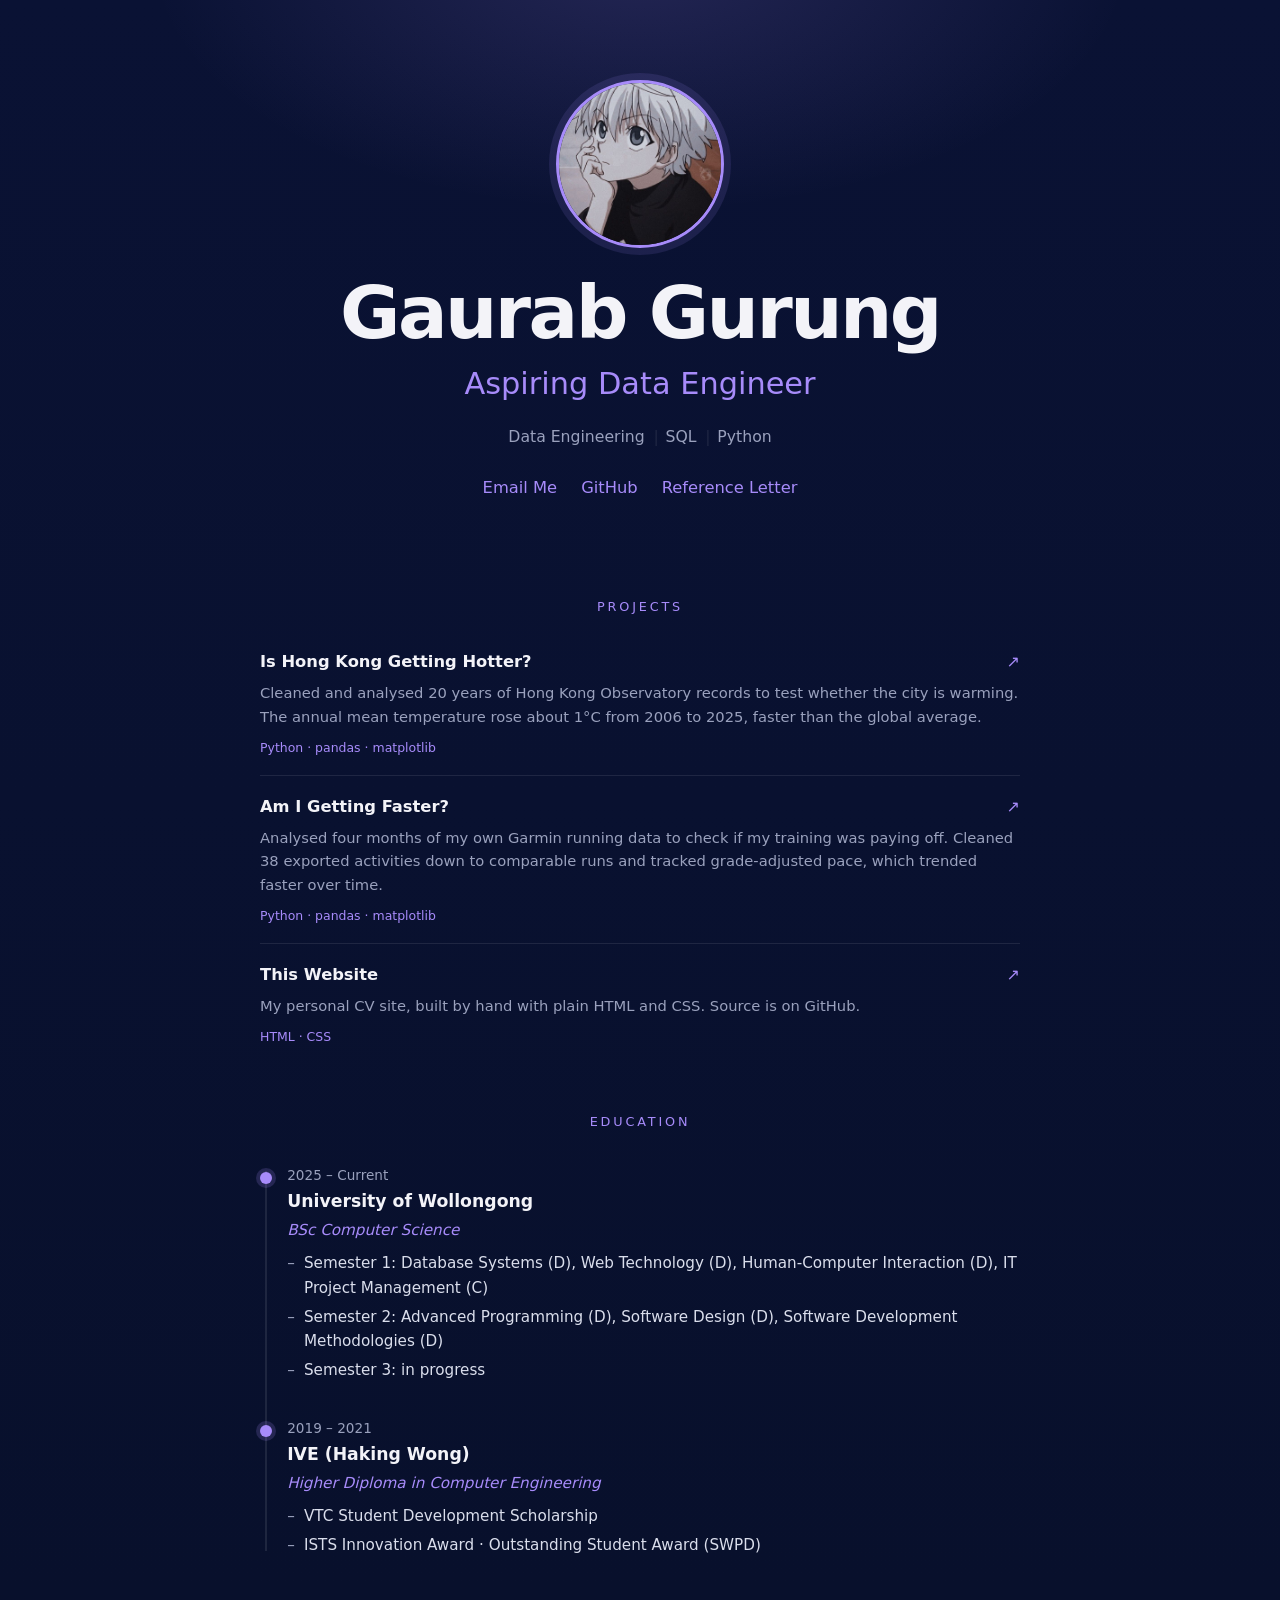
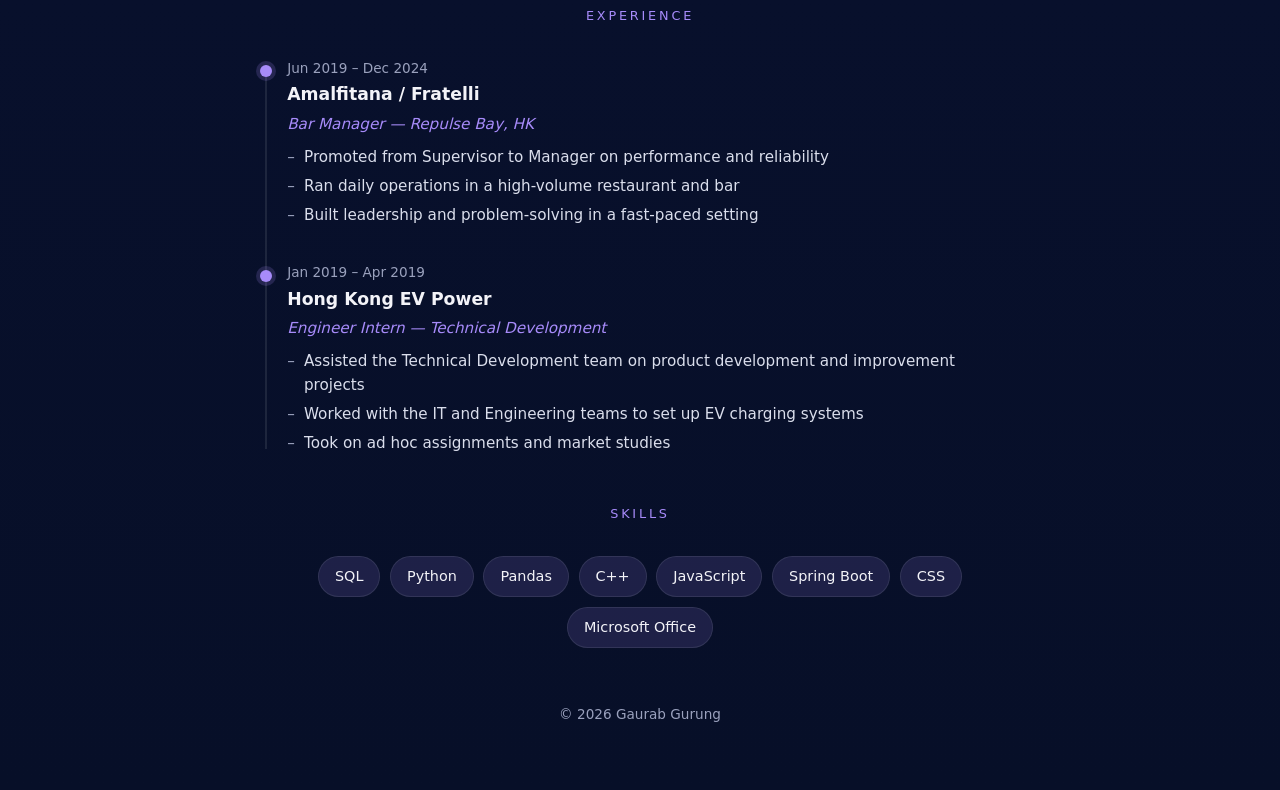
==== index.html @ aa5cb69a "Add Garmin running Analysis project" ====
<!DOCTYPE html>
<html lang="en">
<head>
<meta charset="UTF-8">
<meta name="viewport" content="width=device-width, initial-scale=1.0">
<title>Gaurab Gurung</title>
<style>
:root{
  --bg:#070f28;--bg2:#0a1234;--line:rgba(255,255,255,.09);
  --text:#f3f3f8;--muted:#9aa1bd;--accent:#a78bfa;--accent-soft:rgba(167,139,250,.14);
}
*{box-sizing:border-box;margin:0;padding:0}
html{scroll-behavior:smooth}
body{min-height:100vh;color:var(--text);line-height:1.6;
  font-family:"Trebuchet MS","Segoe UI",system-ui,sans-serif;
  background:radial-gradient(700px 360px at 50% -40px,rgba(167,139,250,.16),transparent 70%),linear-gradient(180deg,var(--bg2),var(--bg));
  padding:0 clamp(1.2rem,5vw,2rem) 4rem;}
.wrap{width:min(100%,760px);margin:0 auto}

.hero{text-align:center;padding:clamp(3rem,8vw,5rem) 0 3rem}
.hero img{width:clamp(130px,28vw,168px);aspect-ratio:1;object-fit:cover;border-radius:50%;
  border:3px solid var(--accent);box-shadow:0 0 0 7px rgba(167,139,250,.12)}
.hero h1{font-size:clamp(2.6rem,8vw,4.6rem);font-weight:700;letter-spacing:-.035em;margin-top:1.3rem;line-height:1}
.hero .role{color:var(--accent);font-size:clamp(1.2rem,3.6vw,1.9rem);margin-top:.6rem}
.tags{display:flex;flex-wrap:wrap;justify-content:center;gap:.4rem 1.3rem;margin-top:1rem;color:var(--muted);font-size:.98rem}
.tags li{list-style:none;position:relative}
.tags li+li::before{content:"|";position:absolute;left:-.75rem;color:var(--line)}
.links{display:flex;flex-wrap:wrap;justify-content:center;gap:1.5rem;margin-top:1.6rem}
.links a{color:var(--accent);text-decoration:none;font-size:1.02rem}
.links a:hover{text-decoration:underline;text-underline-offset:3px}

section{margin-top:3rem}
.label{font-size:.8rem;text-transform:uppercase;letter-spacing:.22em;color:var(--accent);text-align:center;margin-bottom:2rem}

.tl{position:relative;padding-left:1.7rem}
.tl::before{content:"";position:absolute;left:5px;top:.4rem;bottom:.4rem;width:2px;background:var(--line)}
.item{position:relative;padding-bottom:2.2rem}
.item:last-child{padding-bottom:0}
.item::before{content:"";position:absolute;left:-1.7rem;top:.45rem;width:12px;height:12px;border-radius:50%;background:var(--accent);box-shadow:0 0 0 4px rgba(167,139,250,.18)}
.item .date{color:var(--muted);font-size:.85rem}
.item h3{font-size:1.08rem;margin-top:.1rem}
.item .sub{color:var(--accent);font-style:italic;font-size:.95rem;margin-top:.15rem}
.item ul{list-style:none;margin-top:.55rem;display:grid;gap:.3rem}
.item ul li{padding-left:1.05rem;position:relative;color:#dadeec;font-size:.95rem}
.item ul li::before{content:"–";position:absolute;left:0;color:var(--muted)}

.proj{display:block;text-decoration:none;color:inherit;padding:1.1rem 0;transition:.16s}
.proj+.proj{border-top:1px solid var(--line)}
.proj:first-of-type{padding-top:0}
.proj .pt{display:flex;justify-content:space-between;align-items:baseline;gap:1rem}
.proj h3{font-size:1.02rem}.proj .arrow{color:var(--accent);transition:.16s}
.proj:hover h3{text-decoration:underline;text-underline-offset:3px}
.proj:hover .arrow{transform:translateX(3px)}
.proj p{color:var(--muted);font-size:.92rem;margin-top:.35rem}
.proj .stack{margin-top:.6rem;font-size:.78rem;color:var(--accent)}

.pills{display:flex;flex-wrap:wrap;gap:.6rem;justify-content:center}
.pills span{border:1px solid var(--line);background:var(--accent-soft);border-radius:999px;padding:.5rem 1rem;font-size:.9rem}
footer{text-align:center;color:var(--muted);font-size:.85rem;margin-top:3.5rem}
</style>
</head>
<body>
<div class="wrap">
  <header class="hero">
    <img src="template.jpeg" alt="Gaurab Gurung">
    <h1>Gaurab Gurung</h1>
    <p class="role">Aspiring Data Engineer</p>
    <ul class="tags"><li>Data Engineering</li><li>SQL</li><li>Python</li></ul>
    <div class="links">
      <a href="mailto:gg373@uowmail.edu.au">Email Me</a>
      <a href="https://github.com/GurungGaurab" target="_blank" rel="noreferrer">GitHub</a>
      <a href="IMG_1577.pdf" target="_blank" rel="noreferrer">Reference Letter</a>
    </div>
  </header>

  <section>
    <div class="label">Projects</div>
    <a class="proj" href="https://github.com/GurungGaurab/hk-weather" target="_blank" rel="noreferrer"><div class="pt"><h3>Is Hong Kong Getting Hotter?</h3><span class="arrow">↗</span></div><p>Cleaned and analysed 20 years of Hong Kong Observatory records to test whether the city is warming. The annual mean temperature rose about 1°C from 2006 to 2025, faster than the global average.</p><div class="stack">Python · pandas · matplotlib</div></a>
    <a class="proj" href="https://github.com/GurungGaurab/Garmin_Data_Unfinished" target="_blank" rel="noreferrer"><div class="pt"><h3>Am I Getting Faster?</h3><span class="arrow">↗</span></div><p>Analysed four months of my own Garmin running data to check if my training was paying off. Cleaned 38 exported activities down to comparable runs and tracked grade-adjusted pace, which trended faster over time.</p><div class="stack">Python · pandas · matplotlib</div></a>
    <a class="proj" href="https://github.com/GurungGaurab/CurriculumVitae" target="_blank" rel="noreferrer"><div class="pt"><h3>This Website</h3><span class="arrow">↗</span></div><p>My personal CV site, built by hand with plain HTML and CSS. Source is on GitHub.</p><div class="stack">HTML · CSS</div></a>
  </section>

  <section>
    <div class="label">Education</div>
    <div class="tl">
      <div class="item">
        <p class="date">2025 – Current</p>
        <h3>University of Wollongong</h3>
        <p class="sub">BSc Computer Science</p>
        <ul><li>Semester 1: Database Systems (D), Web Technology (D), Human-Computer Interaction (D), IT Project Management (C)</li><li>Semester 2: Advanced Programming (D), Software Design (D), Software Development Methodologies (D)</li><li>Semester 3: in progress</li></ul>
      </div>
      <div class="item">
        <p class="date">2019 – 2021</p>
        <h3>IVE (Haking Wong)</h3>
        <p class="sub">Higher Diploma in Computer Engineering</p>
        <ul><li>VTC Student Development Scholarship</li><li>ISTS Innovation Award · Outstanding Student Award (SWPD)</li></ul>
      </div>
    </div>
  </section>

  <section>
    <div class="label">Experience</div>
    <div class="tl">
      <div class="item">
        <p class="date">Jun 2019 – Dec 2024</p>
        <h3>Amalfitana / Fratelli</h3>
        <p class="sub">Bar Manager — Repulse Bay, HK</p>
        <ul><li>Promoted from Supervisor to Manager on performance and reliability</li><li>Ran daily operations in a high-volume restaurant and bar</li><li>Built leadership and problem-solving in a fast-paced setting</li></ul>
      </div>
      <div class="item">
        <p class="date">Jan 2019 – Apr 2019</p>
        <h3>Hong Kong EV Power</h3>
        <p class="sub">Engineer Intern — Technical Development</p>
        <ul><li>Assisted the Technical Development team on product development and improvement projects</li><li>Worked with the IT and Engineering teams to set up EV charging systems</li><li>Took on ad hoc assignments and market studies</li></ul>
      </div>
    </div>
  </section>

  <section>
    <div class="label">Skills</div>
    <div class="pills"><span>SQL</span><span>Python</span><span>Pandas</span><span>C++</span><span>JavaScript</span><span>Spring Boot</span><span>CSS</span><span>Microsoft Office</span></div>
  </section>

  <footer>© 2026 Gaurab Gurung</footer>
</div>
</body>
</html>
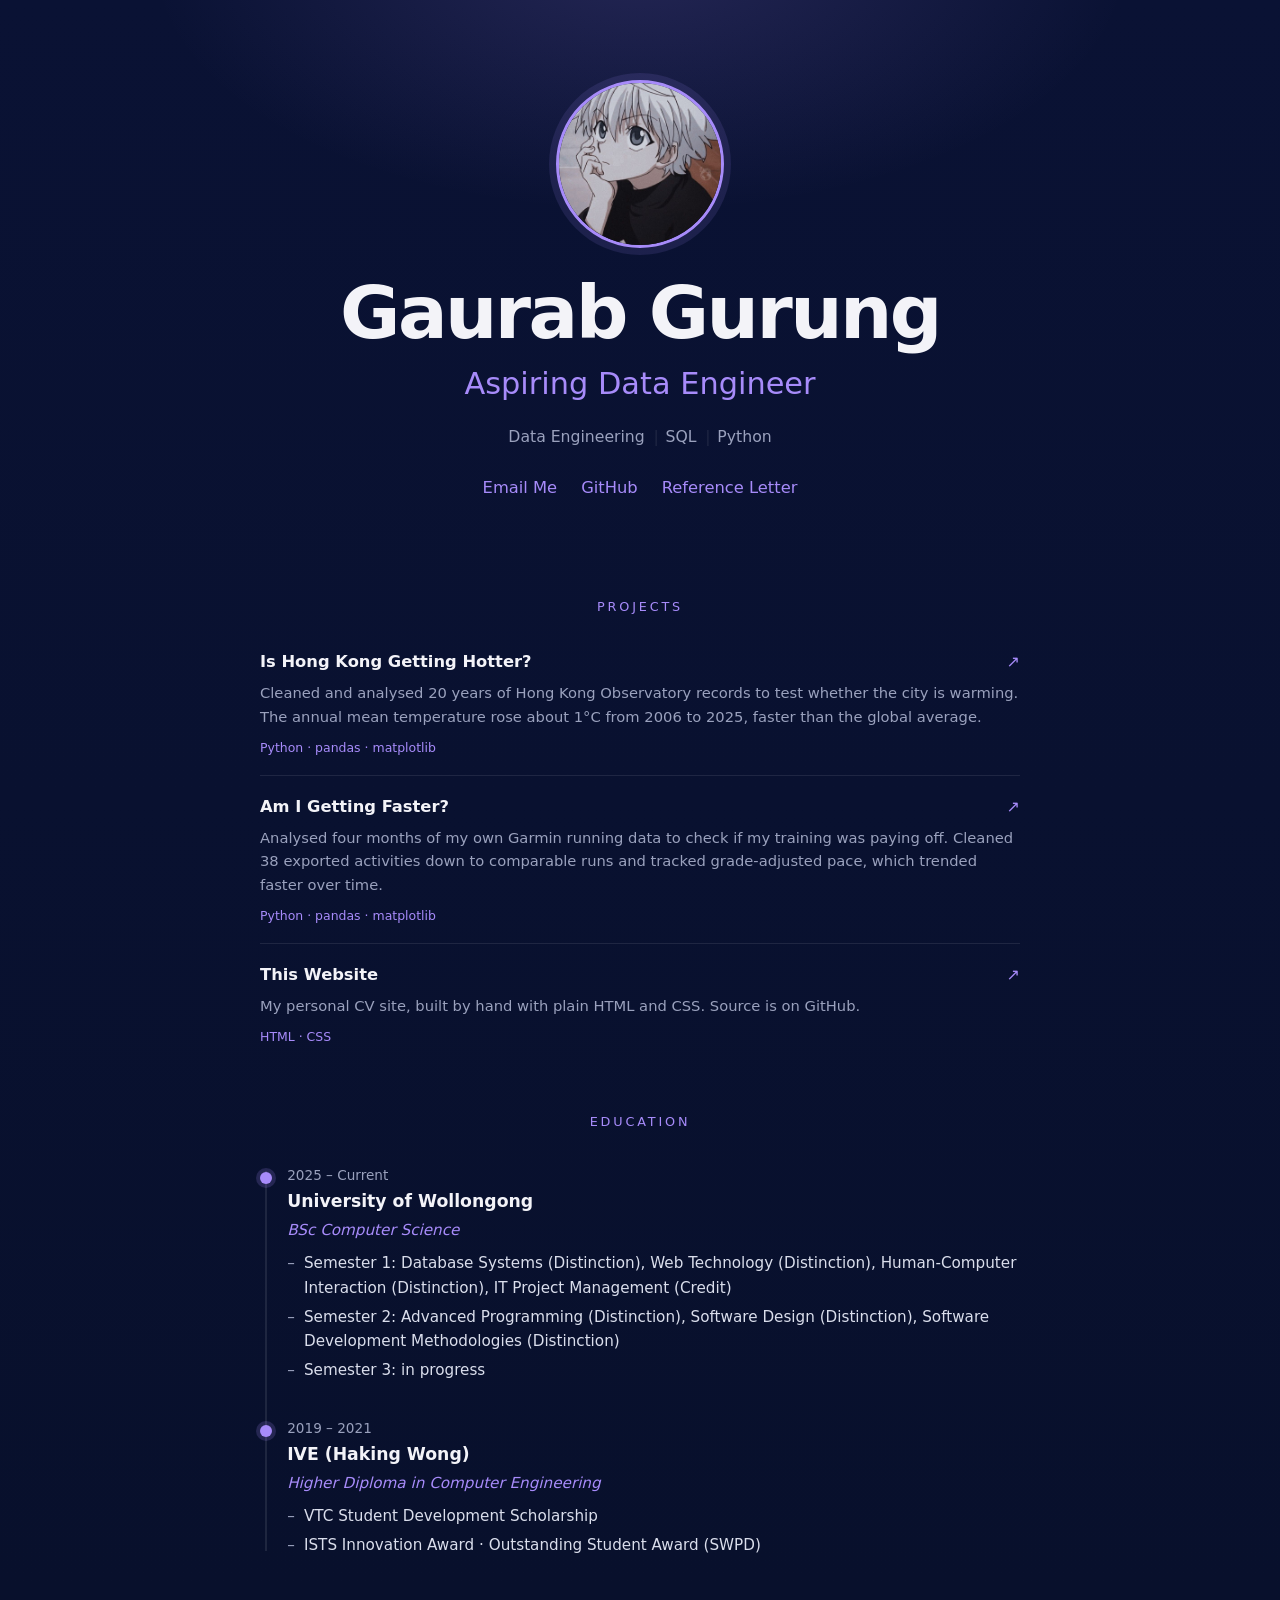
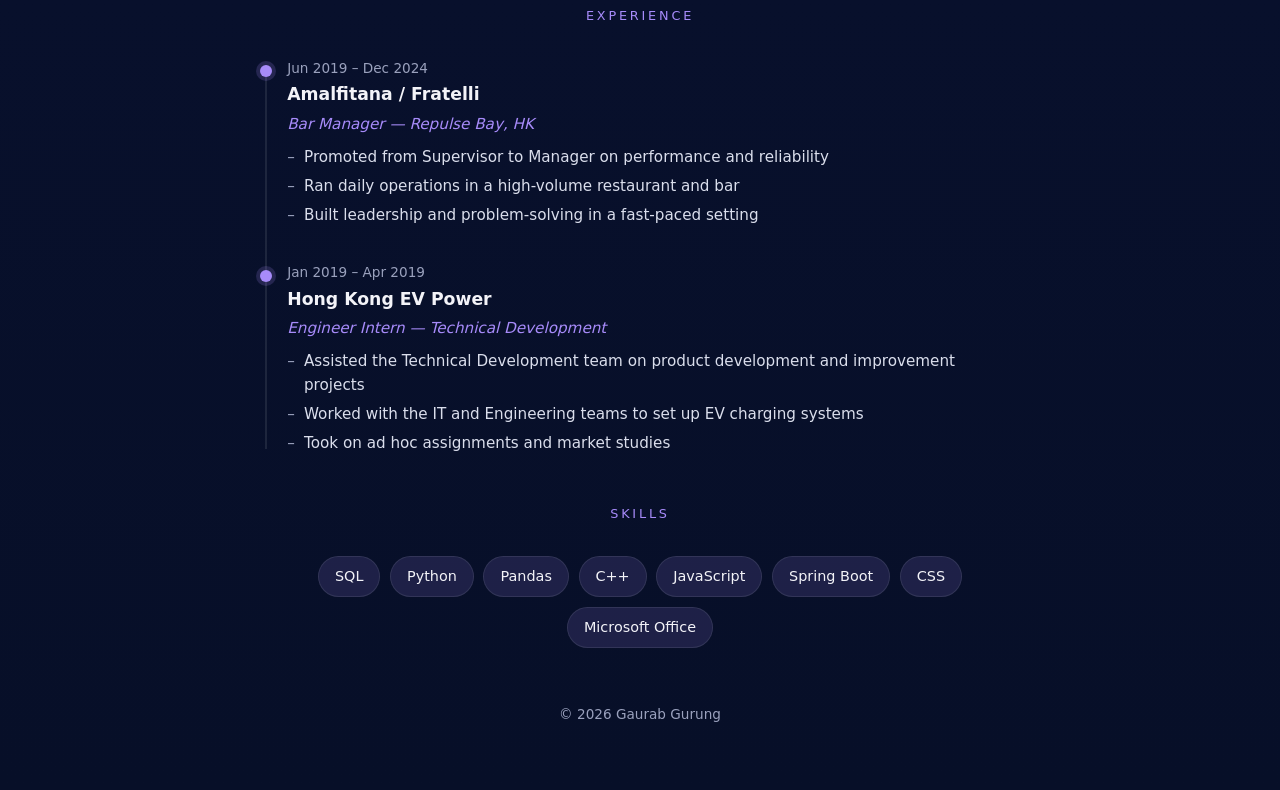
==== commit 5aaab24b: "Spell out Grade in education section" ====
--- a/index.html
+++ b/index.html
@@ -87,7 +87,7 @@
         <p class="date">2025 – Current</p>
         <h3>University of Wollongong</h3>
         <p class="sub">BSc Computer Science</p>
-        <ul><li>Semester 1: Database Systems (D), Web Technology (D), Human-Computer Interaction (D), IT Project Management (C)</li><li>Semester 2: Advanced Programming (D), Software Design (D), Software Development Methodologies (D)</li><li>Semester 3: in progress</li></ul>
+        <ul><li>Semester 1: Database Systems (Distinction), Web Technology (Distinction), Human-Computer Interaction (Distinction), IT Project Management (Credit)</li><li>Semester 2: Advanced Programming (Distinction), Software Design (Distinction), Software Development Methodologies (Distinction)</li><li>Semester 3: in progress</li></ul>
       </div>
       <div class="item">
         <p class="date">2019 – 2021</p>
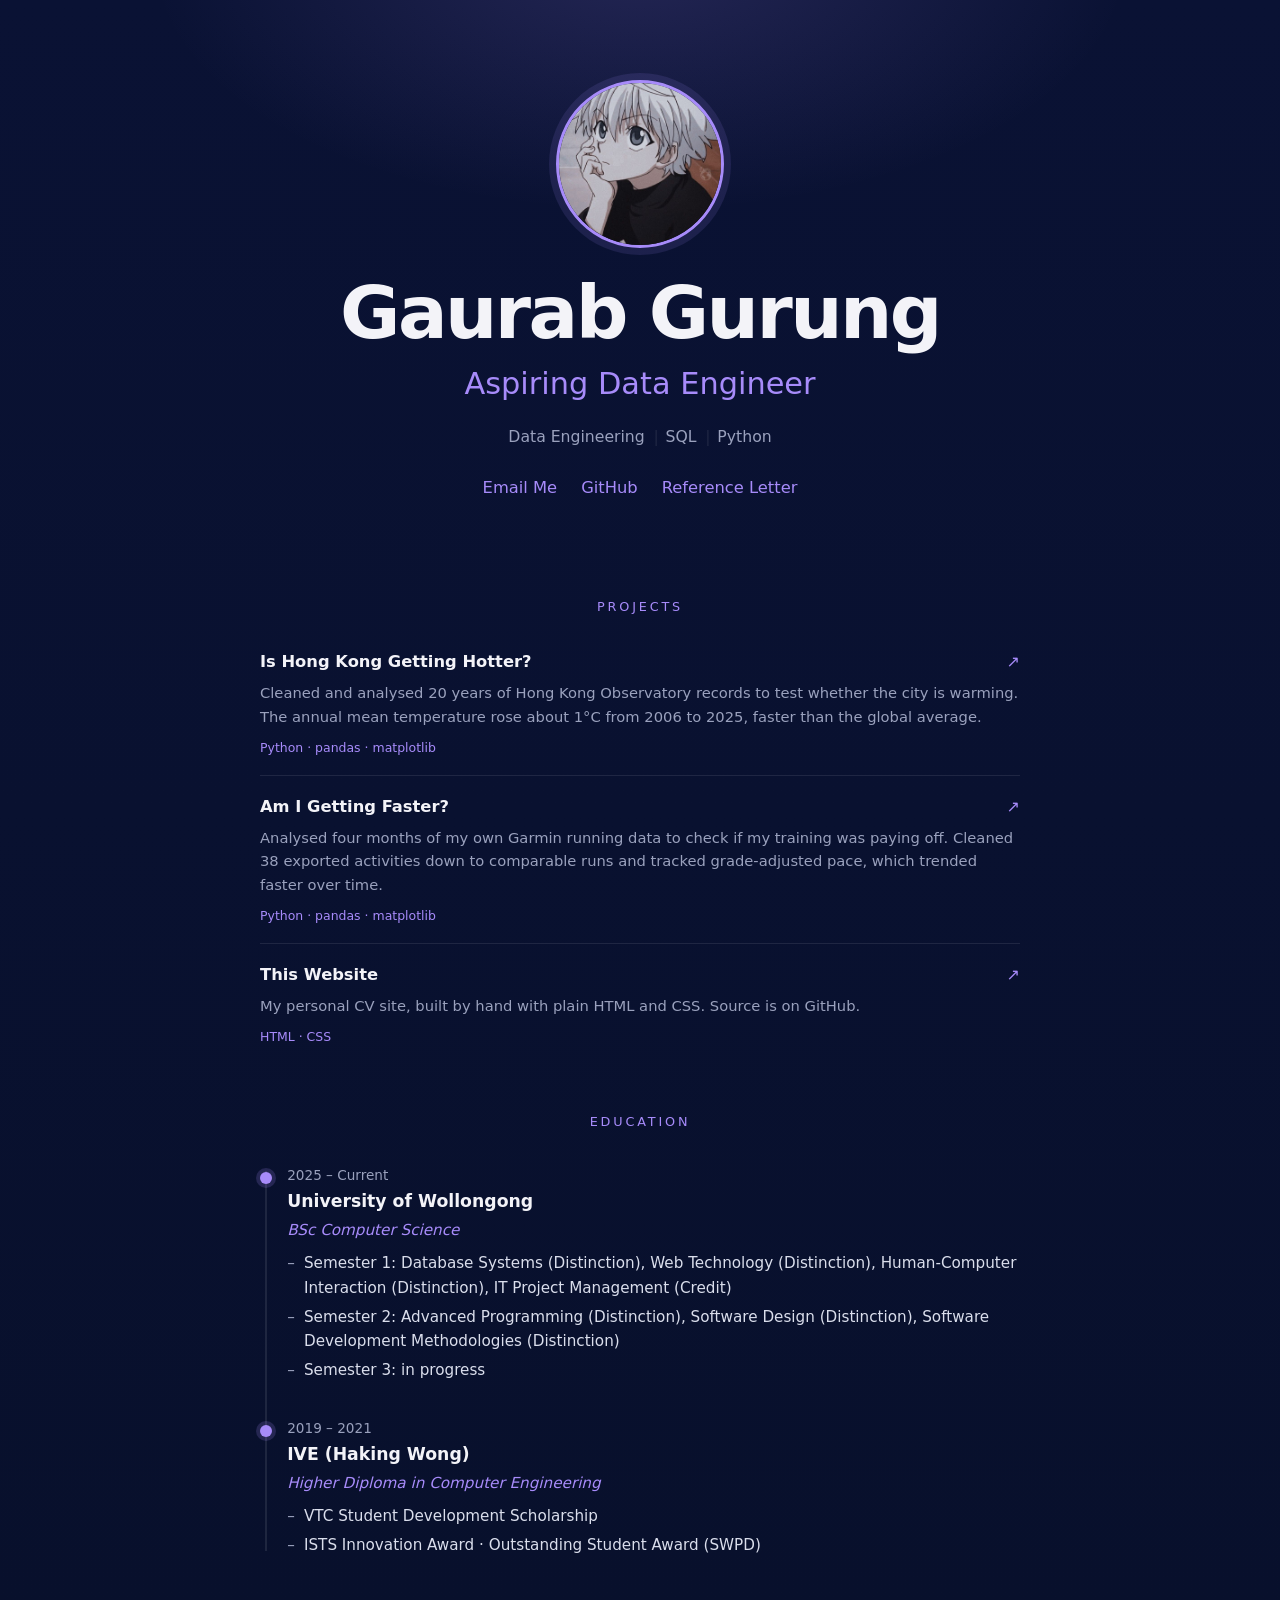
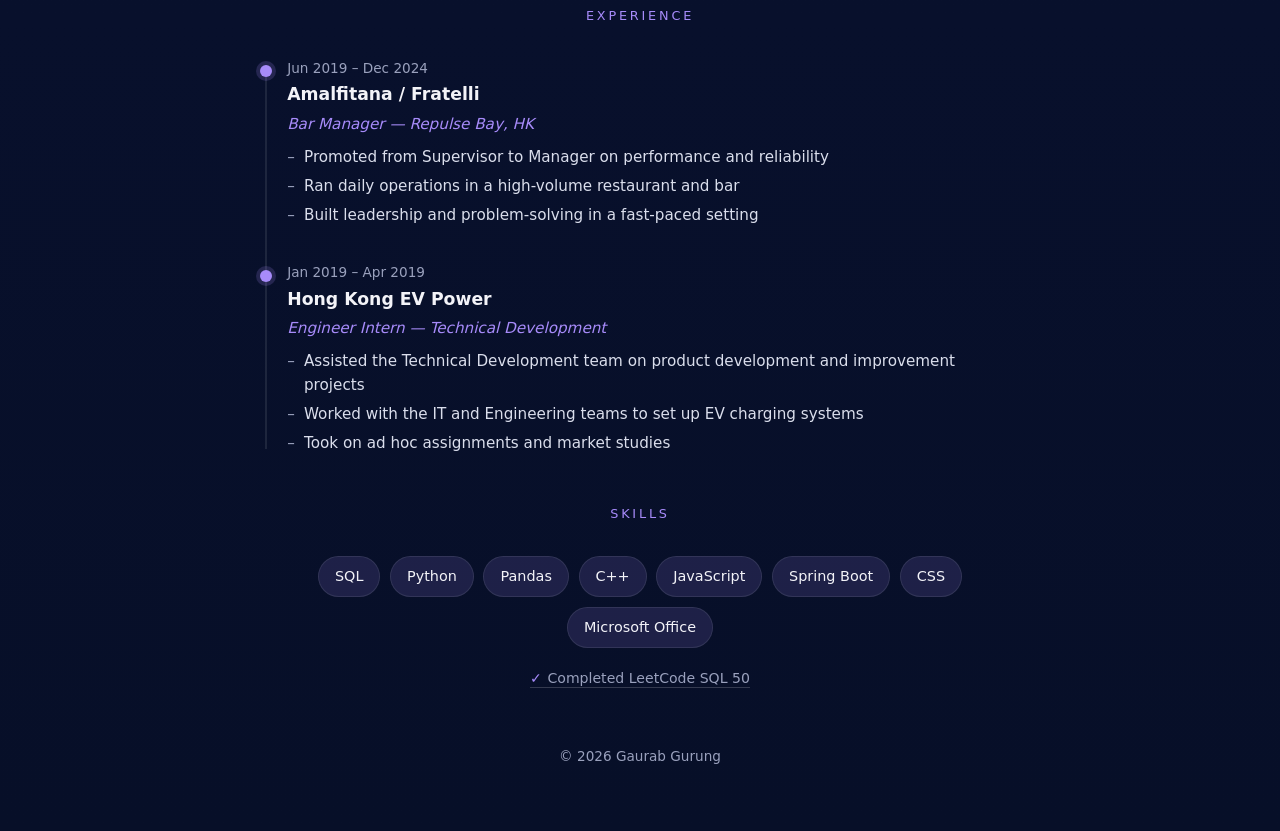
==== commit f41990a4: "Add LeetCode SQL 50 achievement to skills" ====
--- a/index.html
+++ b/index.html
@@ -56,6 +56,10 @@
 
 .pills{display:flex;flex-wrap:wrap;gap:.6rem;justify-content:center}
 .pills span{border:1px solid var(--line);background:var(--accent-soft);border-radius:999px;padding:.5rem 1rem;font-size:.9rem}
+.achievement{text-align:center;margin-top:1.2rem;font-size:.88rem}
+.achievement a{color:var(--muted);text-decoration:none;border-bottom:1px solid rgba(255,255,255,.18);padding-bottom:1px}
+.achievement a:hover{color:var(--text);border-color:var(--accent)}
+.achievement .tick{color:var(--accent);margin-right:.35rem}
 footer{text-align:center;color:var(--muted);font-size:.85rem;margin-top:3.5rem}
 </style>
 </head>
@@ -76,7 +80,7 @@
   <section>
     <div class="label">Projects</div>
     <a class="proj" href="https://github.com/GurungGaurab/hk-weather" target="_blank" rel="noreferrer"><div class="pt"><h3>Is Hong Kong Getting Hotter?</h3><span class="arrow">↗</span></div><p>Cleaned and analysed 20 years of Hong Kong Observatory records to test whether the city is warming. The annual mean temperature rose about 1°C from 2006 to 2025, faster than the global average.</p><div class="stack">Python · pandas · matplotlib</div></a>
-    <a class="proj" href="https://github.com/GurungGaurab/Garmin_Data_Unfinished" target="_blank" rel="noreferrer"><div class="pt"><h3>Am I Getting Faster?</h3><span class="arrow">↗</span></div><p>Analysed four months of my own Garmin running data to check if my training was paying off. Cleaned 38 exported activities down to comparable runs and tracked grade-adjusted pace, which trended faster over time.</p><div class="stack">Python · pandas · matplotlib</div></a>
+    <a class="proj" href="https://github.com/GurungGaurab/running_pace_analysis" target="_blank" rel="noreferrer"><div class="pt"><h3>Am I Getting Faster?</h3><span class="arrow">↗</span></div><p>Analysed four months of my own Garmin running data to check if my training was paying off. Cleaned 38 exported activities down to comparable runs and tracked grade-adjusted pace, which trended faster over time.</p><div class="stack">Python · pandas · matplotlib</div></a>
     <a class="proj" href="https://github.com/GurungGaurab/CurriculumVitae" target="_blank" rel="noreferrer"><div class="pt"><h3>This Website</h3><span class="arrow">↗</span></div><p>My personal CV site, built by hand with plain HTML and CSS. Source is on GitHub.</p><div class="stack">HTML · CSS</div></a>
   </section>
 
@@ -119,6 +123,7 @@
   <section>
     <div class="label">Skills</div>
     <div class="pills"><span>SQL</span><span>Python</span><span>Pandas</span><span>C++</span><span>JavaScript</span><span>Spring Boot</span><span>CSS</span><span>Microsoft Office</span></div>
+    <p class="achievement"><a href="https://leetcode.com/u/GaurabGurung/" target="_blank" rel="noreferrer"><span class="tick">✓</span>Completed LeetCode SQL 50</a></p>
   </section>
 
   <footer>© 2026 Gaurab Gurung</footer>
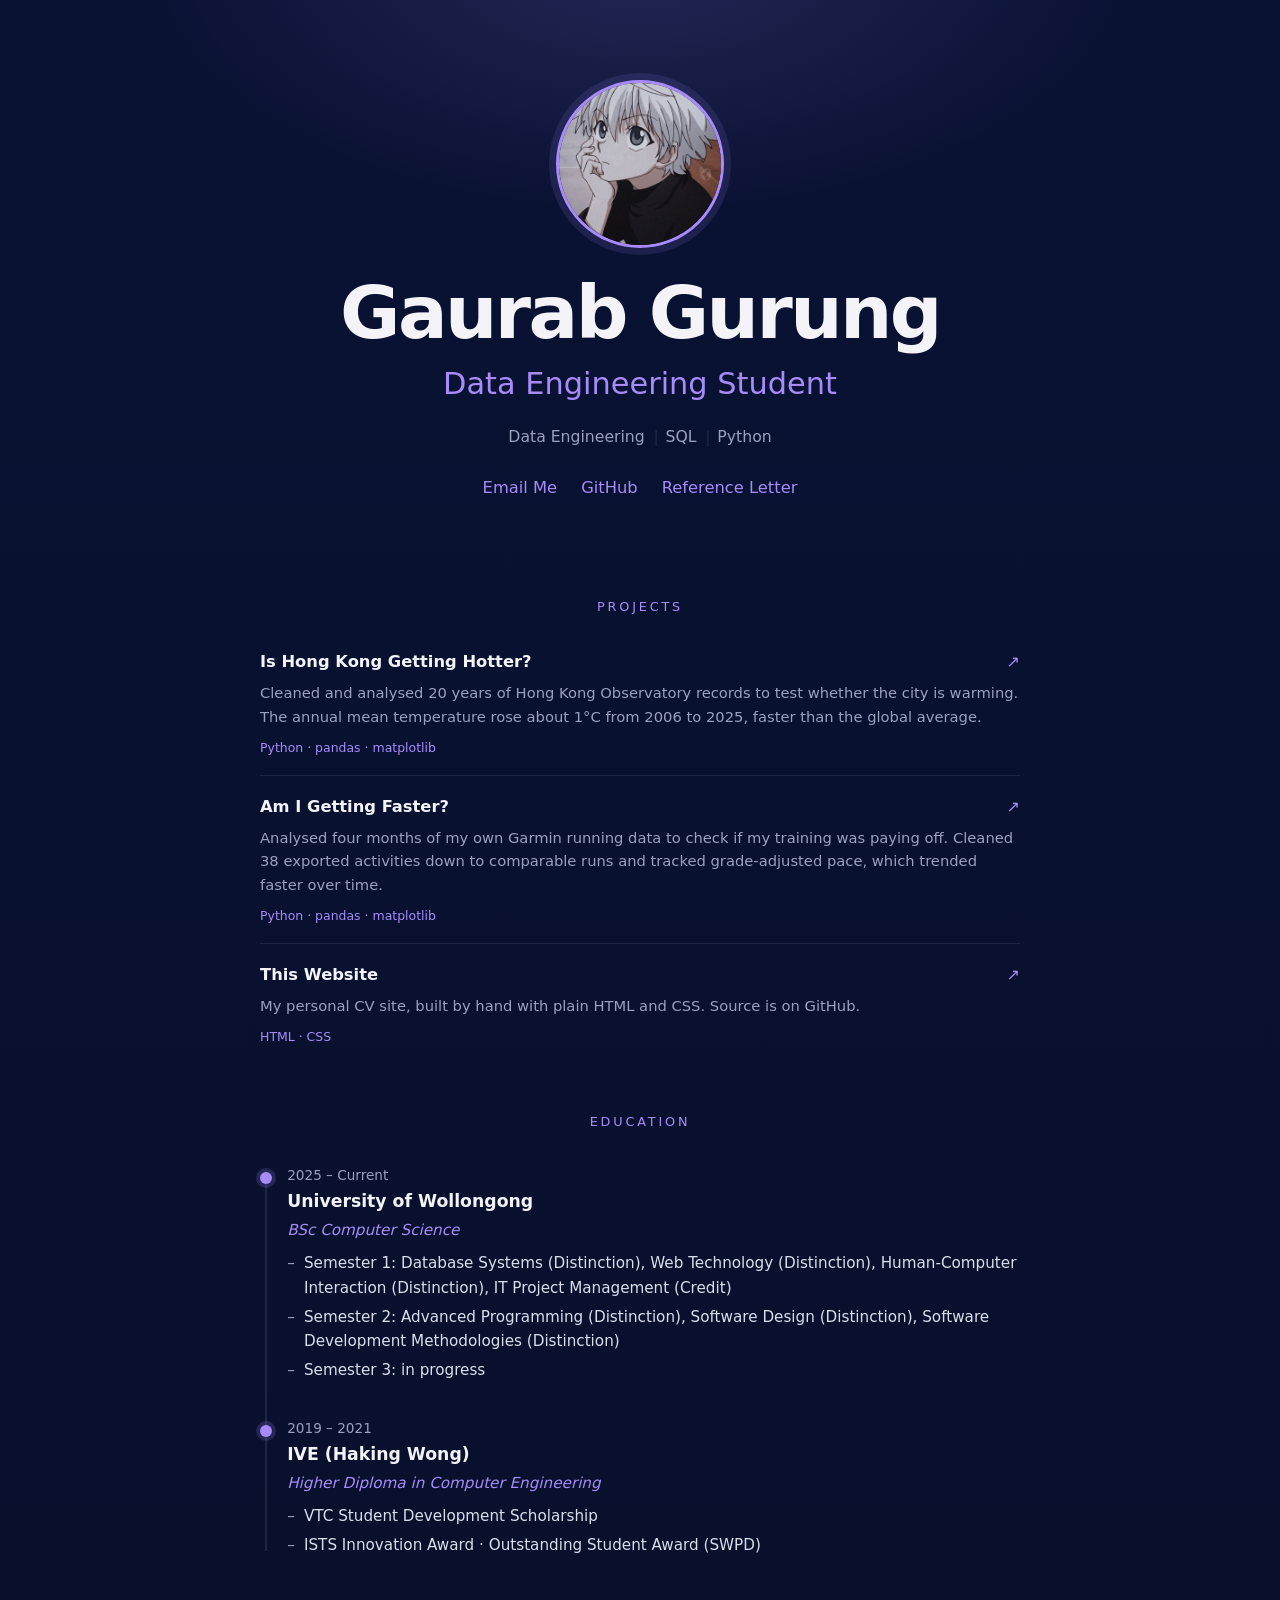
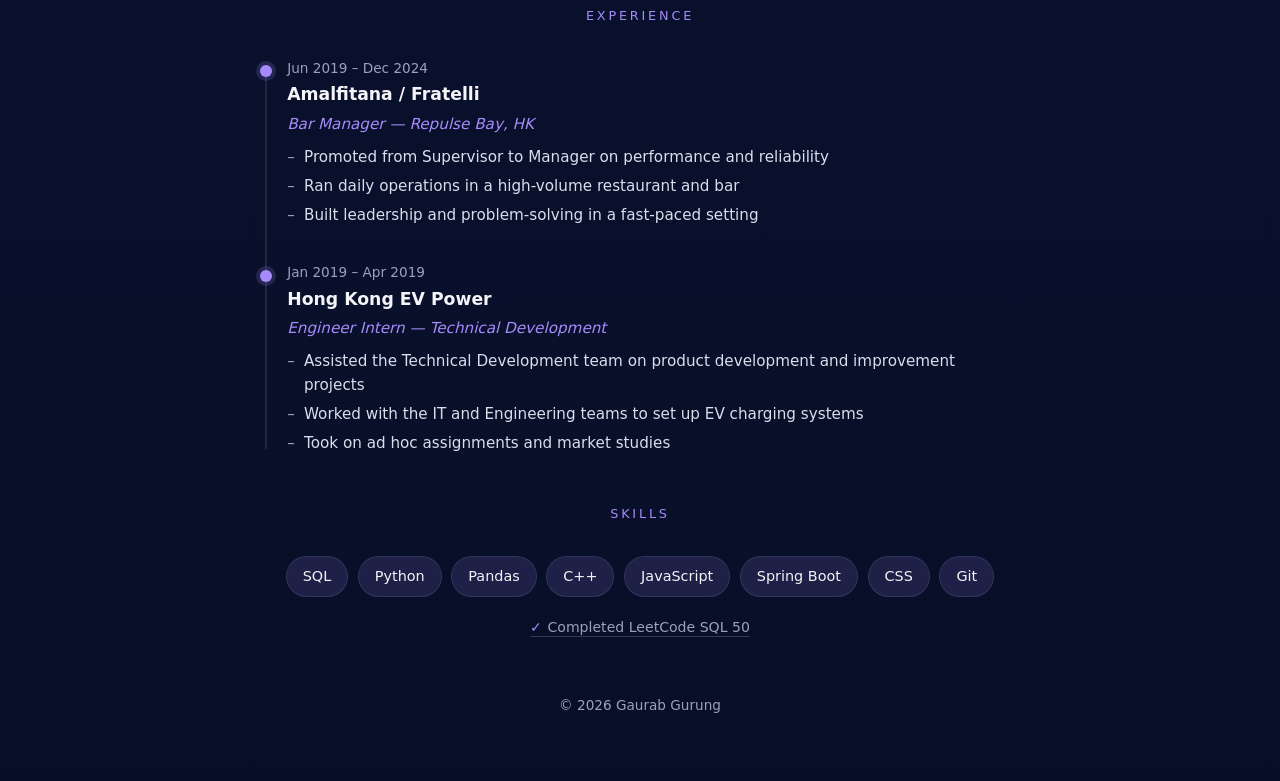
==== commit 3d05b0b6: "Rename assets, update role and skills, add SEO meta tags and favicon" ====
--- a/index.html
+++ b/index.html
@@ -3,7 +3,14 @@
 <head>
 <meta charset="UTF-8">
 <meta name="viewport" content="width=device-width, initial-scale=1.0">
-<title>Gaurab Gurung</title>
+<title>Gaurab Gurung — Data Engineering Student</title>
+<meta name="description" content="Gaurab Gurung — Computer Science student at the University of Wollongong focused on data engineering. Projects in Python, pandas, and SQL.">
+<link rel="icon" href="data:image/svg+xml,%3Csvg xmlns='http://www.w3.org/2000/svg' viewBox='0 0 100 100'%3E%3Crect width='100' height='100' rx='20' fill='%23070f28'/%3E%3Ctext x='50' y='68' font-size='52' font-family='sans-serif' font-weight='700' fill='%23a78bfa' text-anchor='middle'%3EG%3C/text%3E%3C/svg%3E">
+<meta property="og:title" content="Gaurab Gurung — Data Engineering Student">
+<meta property="og:description" content="Computer Science student at the University of Wollongong focused on data engineering. Projects in Python, pandas, and SQL.">
+<meta property="og:image" content="https://hiregarry.com/gaurab.jpg">
+<meta property="og:url" content="https://hiregarry.com">
+<meta property="og:type" content="website">
 <style>
 :root{
   --bg:#070f28;--bg2:#0a1234;--line:rgba(255,255,255,.09);
@@ -12,7 +19,7 @@
 *{box-sizing:border-box;margin:0;padding:0}
 html{scroll-behavior:smooth}
 body{min-height:100vh;color:var(--text);line-height:1.6;
-  font-family:"Trebuchet MS","Segoe UI",system-ui,sans-serif;
+  font-family:system-ui,"Segoe UI",-apple-system,sans-serif;
   background:radial-gradient(700px 360px at 50% -40px,rgba(167,139,250,.16),transparent 70%),linear-gradient(180deg,var(--bg2),var(--bg));
   padding:0 clamp(1.2rem,5vw,2rem) 4rem;}
 .wrap{width:min(100%,760px);margin:0 auto}
@@ -66,14 +73,14 @@
 <body>
 <div class="wrap">
   <header class="hero">
-    <img src="template.jpeg" alt="Gaurab Gurung">
+    <img src="gaurab.jpg" alt="Gaurab Gurung">
     <h1>Gaurab Gurung</h1>
-    <p class="role">Aspiring Data Engineer</p>
+    <p class="role">Data Engineering Student</p>
     <ul class="tags"><li>Data Engineering</li><li>SQL</li><li>Python</li></ul>
     <div class="links">
       <a href="mailto:gg373@uowmail.edu.au">Email Me</a>
       <a href="https://github.com/GurungGaurab" target="_blank" rel="noreferrer">GitHub</a>
-      <a href="IMG_1577.pdf" target="_blank" rel="noreferrer">Reference Letter</a>
+      <a href="reference-letter.pdf" target="_blank" rel="noreferrer">Reference Letter</a>
     </div>
   </header>
 
@@ -122,7 +129,7 @@
 
   <section>
     <div class="label">Skills</div>
-    <div class="pills"><span>SQL</span><span>Python</span><span>Pandas</span><span>C++</span><span>JavaScript</span><span>Spring Boot</span><span>CSS</span><span>Microsoft Office</span></div>
+    <div class="pills"><span>SQL</span><span>Python</span><span>Pandas</span><span>C++</span><span>JavaScript</span><span>Spring Boot</span><span>CSS</span><span>Git</span></div>
     <p class="achievement"><a href="https://leetcode.com/u/GaurabGurung/" target="_blank" rel="noreferrer"><span class="tick">✓</span>Completed LeetCode SQL 50</a></p>
   </section>
 
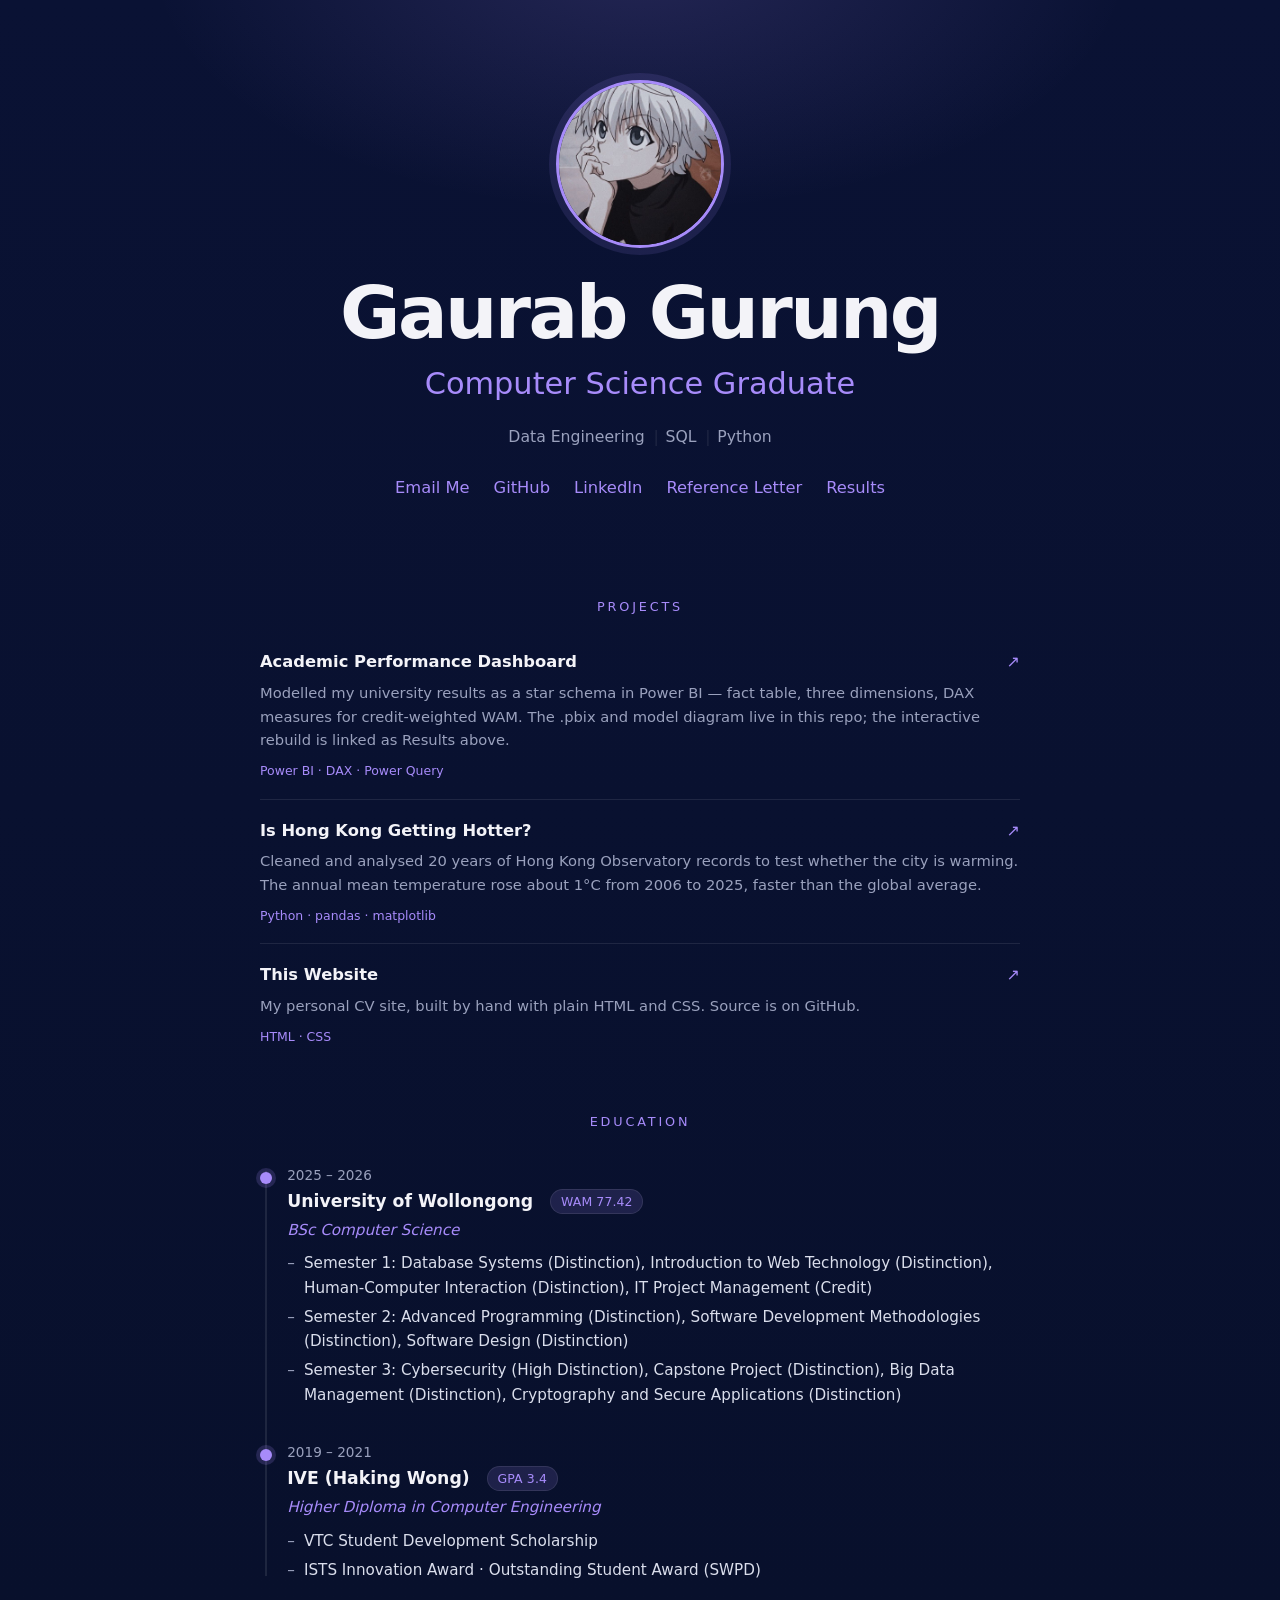
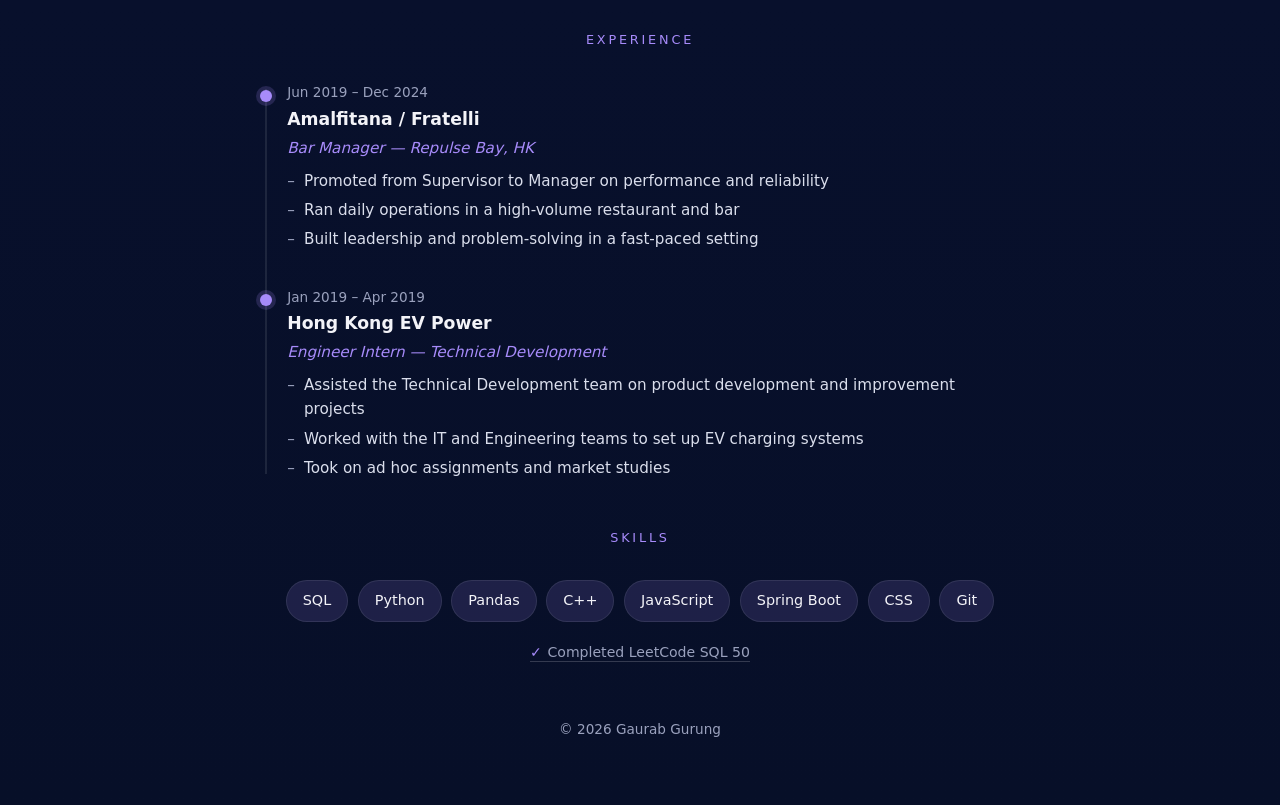
==== commit 56900e65: "Update profile to graduate and link the dashboard Change the role to Computer Science Graduate acros" ====
--- a/index.html
+++ b/index.html
@@ -3,11 +3,11 @@
 <head>
 <meta charset="UTF-8">
 <meta name="viewport" content="width=device-width, initial-scale=1.0">
-<title>Gaurab Gurung — Data Engineering Student</title>
-<meta name="description" content="Gaurab Gurung — Computer Science student at the University of Wollongong focused on data engineering. Projects in Python, pandas, and SQL.">
+<title>Gaurab Gurung — Computer Science Graduate</title>
+<meta name="description" content="Gaurab Gurung — Computer Science graduate from the University of Wollongong focused on data engineering. Projects in Python, pandas, and SQL.">
 <link rel="icon" href="data:image/svg+xml,%3Csvg xmlns='http://www.w3.org/2000/svg' viewBox='0 0 100 100'%3E%3Crect width='100' height='100' rx='20' fill='%23070f28'/%3E%3Ctext x='50' y='68' font-size='52' font-family='sans-serif' font-weight='700' fill='%23a78bfa' text-anchor='middle'%3EG%3C/text%3E%3C/svg%3E">
-<meta property="og:title" content="Gaurab Gurung — Data Engineering Student">
-<meta property="og:description" content="Computer Science student at the University of Wollongong focused on data engineering. Projects in Python, pandas, and SQL.">
+<meta property="og:title" content="Gaurab Gurung — Computer Science Graduate">
+<meta property="og:description" content="Computer Science graduate from the University of Wollongong focused on data engineering. Projects in Python, pandas, and SQL.">
 <meta property="og:image" content="https://hiregarry.com/gaurab.jpg">
 <meta property="og:url" content="https://hiregarry.com">
 <meta property="og:type" content="website">
@@ -46,6 +46,7 @@
 .item::before{content:"";position:absolute;left:-1.7rem;top:.45rem;width:12px;height:12px;border-radius:50%;background:var(--accent);box-shadow:0 0 0 4px rgba(167,139,250,.18)}
 .item .date{color:var(--muted);font-size:.85rem}
 .item h3{font-size:1.08rem;margin-top:.1rem}
+.item h3 .metric{display:inline-block;margin-left:.7rem;padding:.08rem .6rem;border-radius:999px;border:1px solid var(--line);background:var(--accent-soft);color:var(--accent);font-size:.78rem;font-weight:500;letter-spacing:.01em;vertical-align:.14em;white-space:nowrap}
 .item .sub{color:var(--accent);font-style:italic;font-size:.95rem;margin-top:.15rem}
 .item ul{list-style:none;margin-top:.55rem;display:grid;gap:.3rem}
 .item ul li{padding-left:1.05rem;position:relative;color:#dadeec;font-size:.95rem}
@@ -75,19 +76,21 @@
   <header class="hero">
     <img src="gaurab.jpg" alt="Gaurab Gurung">
     <h1>Gaurab Gurung</h1>
-    <p class="role">Data Engineering Student</p>
+    <p class="role">Computer Science Graduate</p>
     <ul class="tags"><li>Data Engineering</li><li>SQL</li><li>Python</li></ul>
     <div class="links">
       <a href="mailto:gg373@uowmail.edu.au">Email Me</a>
       <a href="https://github.com/GurungGaurab" target="_blank" rel="noreferrer">GitHub</a>
+      <a href="https://www.linkedin.com/in/gaurab-gurung-24590b163/" target="_blank" rel="noreferrer">LinkedIn</a>
       <a href="reference-letter.pdf" target="_blank" rel="noreferrer">Reference Letter</a>
+      <a href="dashboard.html">Results</a>
     </div>
   </header>
 
   <section>
     <div class="label">Projects</div>
+    <a class="proj" href="https://github.com/GurungGaurab/UOW_Grade" target="_blank" rel="noreferrer"><div class="pt"><h3>Academic Performance Dashboard</h3><span class="arrow">↗</span></div><p>Modelled my university results as a star schema in Power BI — fact table, three dimensions, DAX measures for credit-weighted WAM. The .pbix and model diagram live in this repo; the interactive rebuild is linked as Results above.</p><div class="stack">Power BI · DAX · Power Query</div></a>
     <a class="proj" href="https://github.com/GurungGaurab/hk-weather" target="_blank" rel="noreferrer"><div class="pt"><h3>Is Hong Kong Getting Hotter?</h3><span class="arrow">↗</span></div><p>Cleaned and analysed 20 years of Hong Kong Observatory records to test whether the city is warming. The annual mean temperature rose about 1°C from 2006 to 2025, faster than the global average.</p><div class="stack">Python · pandas · matplotlib</div></a>
-    <a class="proj" href="https://github.com/GurungGaurab/running_pace_analysis" target="_blank" rel="noreferrer"><div class="pt"><h3>Am I Getting Faster?</h3><span class="arrow">↗</span></div><p>Analysed four months of my own Garmin running data to check if my training was paying off. Cleaned 38 exported activities down to comparable runs and tracked grade-adjusted pace, which trended faster over time.</p><div class="stack">Python · pandas · matplotlib</div></a>
     <a class="proj" href="https://github.com/GurungGaurab/CurriculumVitae" target="_blank" rel="noreferrer"><div class="pt"><h3>This Website</h3><span class="arrow">↗</span></div><p>My personal CV site, built by hand with plain HTML and CSS. Source is on GitHub.</p><div class="stack">HTML · CSS</div></a>
   </section>
 
@@ -95,14 +98,14 @@
     <div class="label">Education</div>
     <div class="tl">
       <div class="item">
-        <p class="date">2025 – Current</p>
-        <h3>University of Wollongong</h3>
+        <p class="date">2025 – 2026</p>
+        <h3>University of Wollongong <span class="metric">WAM 77.42</span></h3>
         <p class="sub">BSc Computer Science</p>
-        <ul><li>Semester 1: Database Systems (Distinction), Web Technology (Distinction), Human-Computer Interaction (Distinction), IT Project Management (Credit)</li><li>Semester 2: Advanced Programming (Distinction), Software Design (Distinction), Software Development Methodologies (Distinction)</li><li>Semester 3: in progress</li></ul>
+        <ul><li>Semester 1: Database Systems (Distinction), Introduction to Web Technology (Distinction), Human-Computer Interaction (Distinction), IT Project Management (Credit)</li><li>Semester 2: Advanced Programming (Distinction), Software Development Methodologies (Distinction), Software Design (Distinction)</li><li>Semester 3: Cybersecurity (High Distinction), Capstone Project (Distinction), Big Data Management (Distinction), Cryptography and Secure Applications (Distinction)</li></ul>
       </div>
       <div class="item">
         <p class="date">2019 – 2021</p>
-        <h3>IVE (Haking Wong)</h3>
+        <h3>IVE (Haking Wong) <span class="metric">GPA 3.4</span></h3>
         <p class="sub">Higher Diploma in Computer Engineering</p>
         <ul><li>VTC Student Development Scholarship</li><li>ISTS Innovation Award · Outstanding Student Award (SWPD)</li></ul>
       </div>
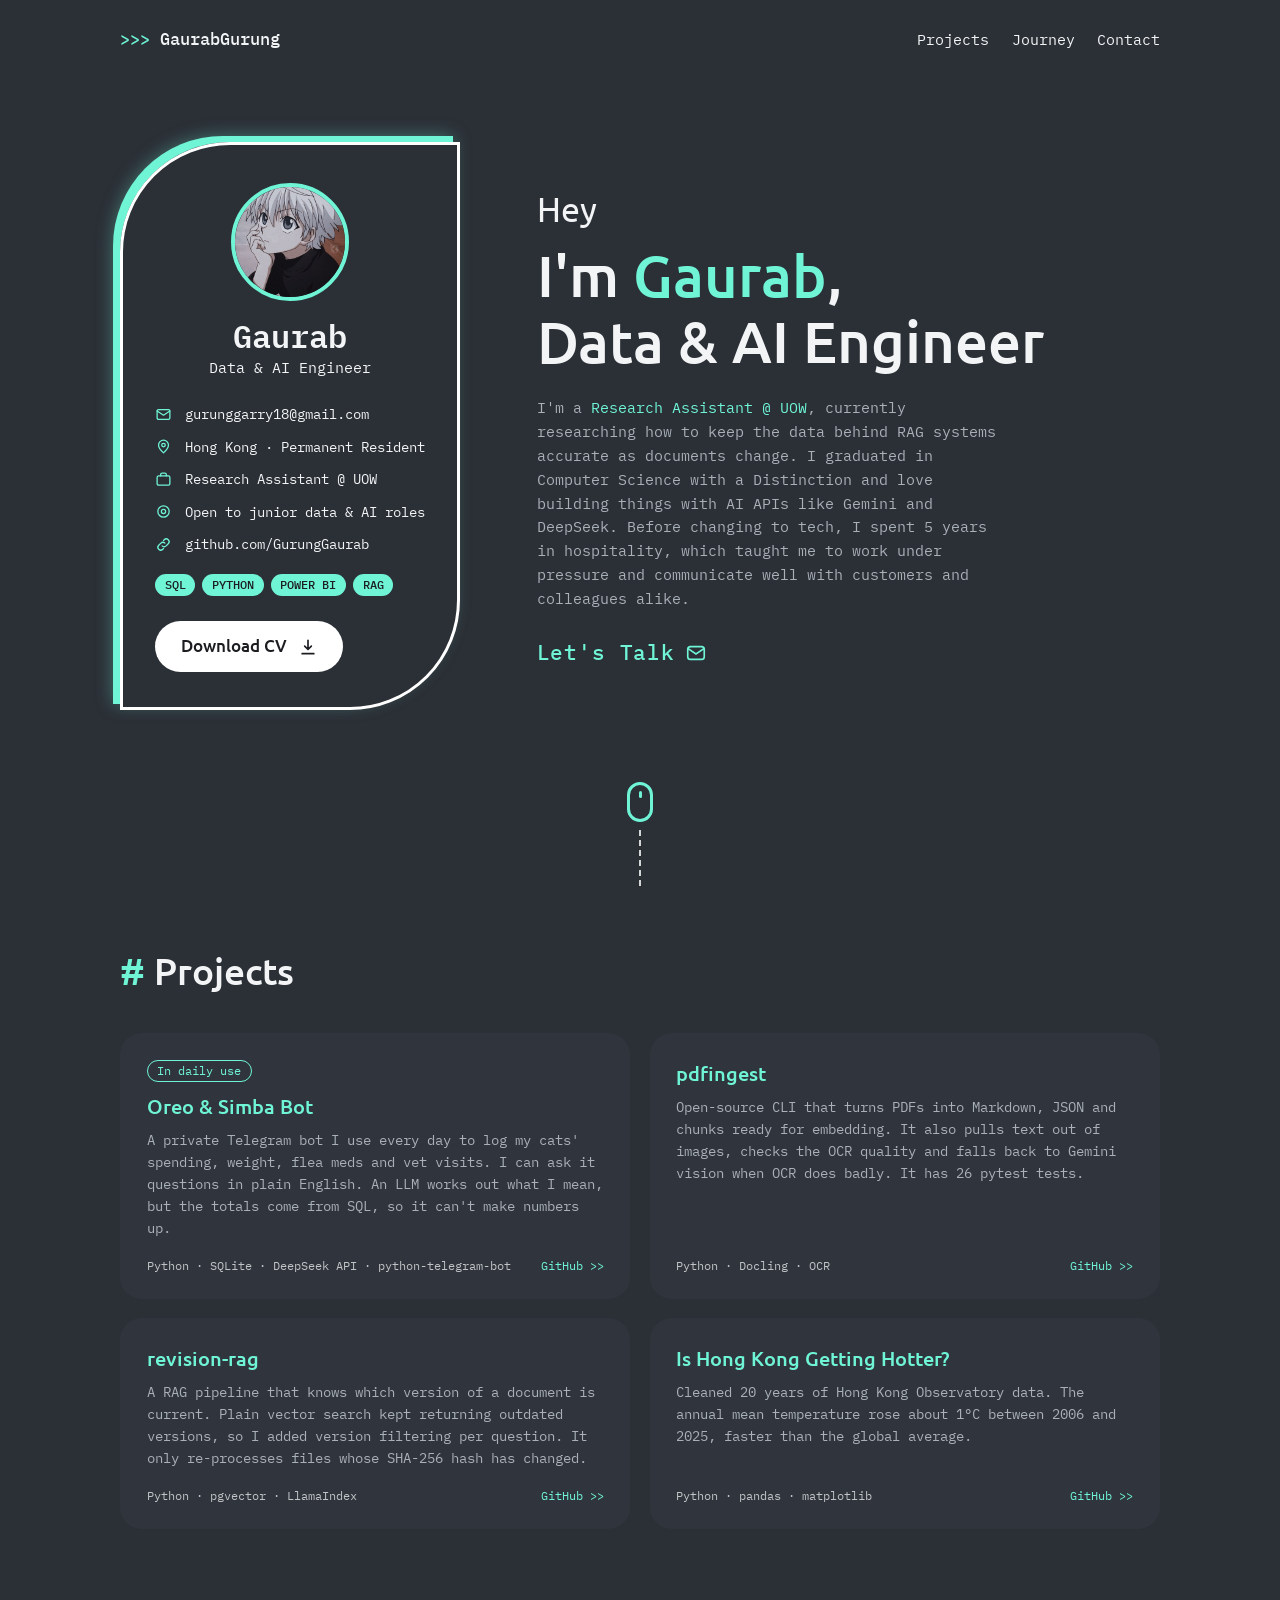
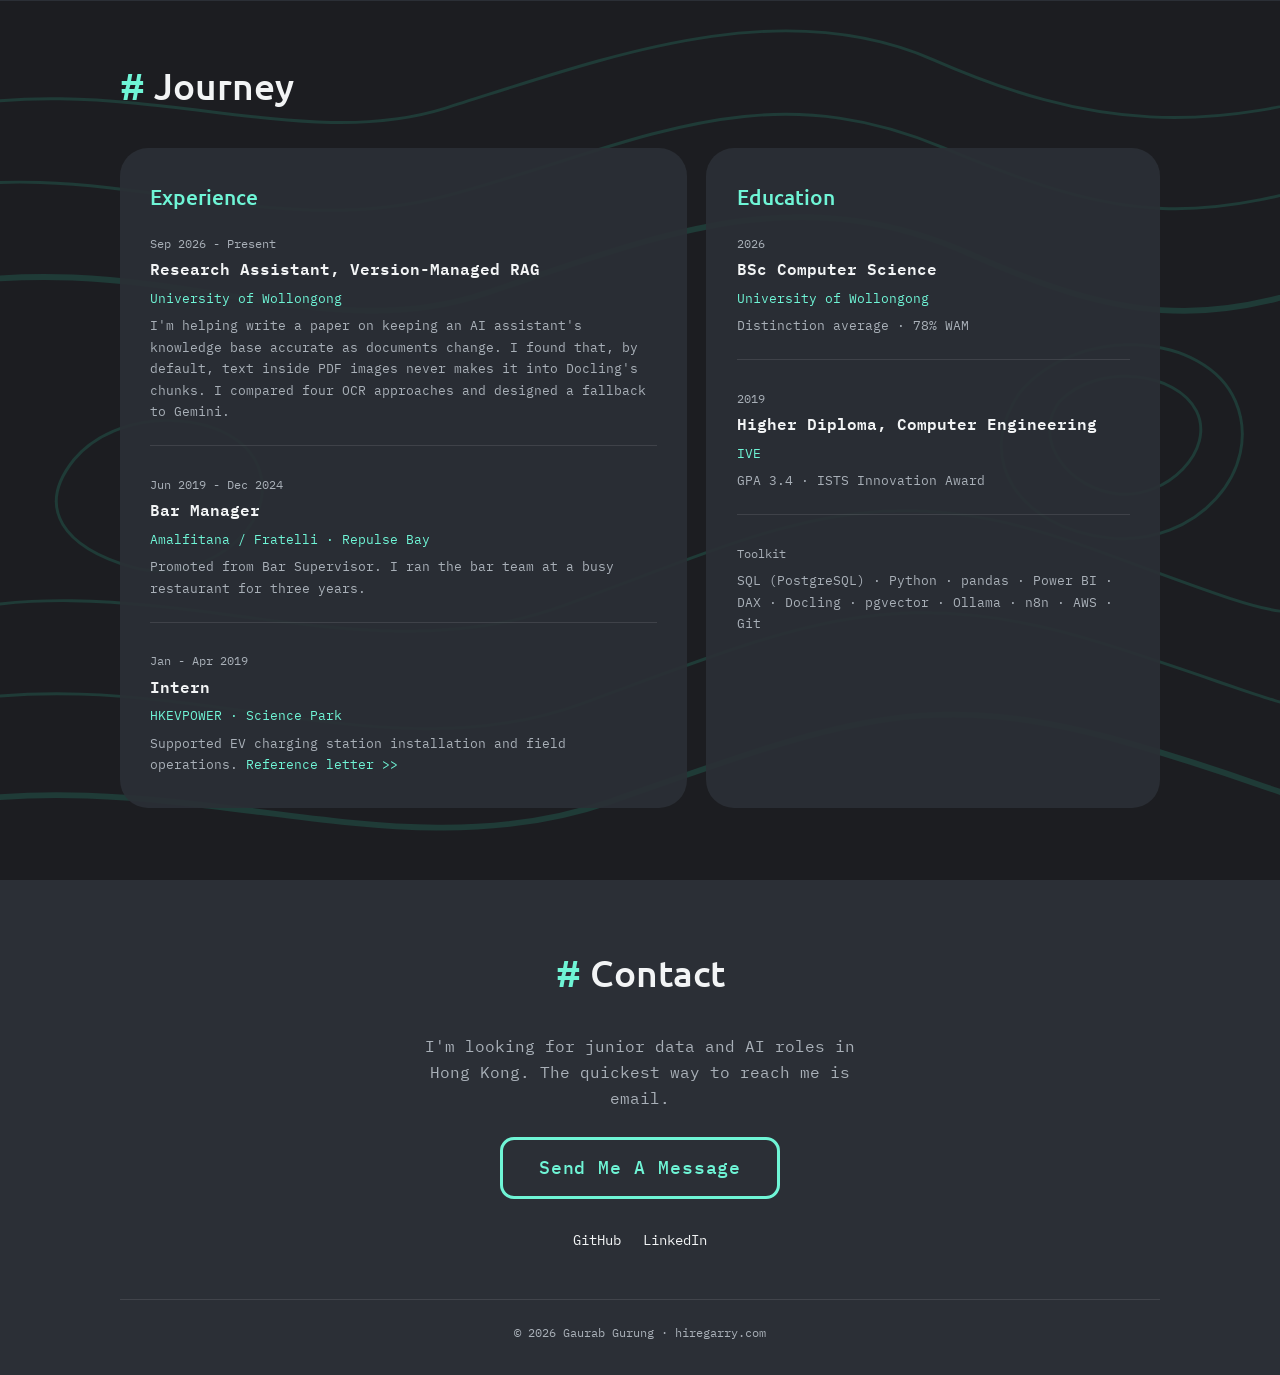
==== commit 88a0a0b3: "Redesign site, add Oreo & Simba Bot, remove dashboard" ====
--- a/index.html
+++ b/index.html
@@ -3,140 +3,267 @@
 <head>
 <meta charset="UTF-8">
 <meta name="viewport" content="width=device-width, initial-scale=1.0">
-<title>Gaurab Gurung — Computer Science Graduate</title>
-<meta name="description" content="Gaurab Gurung — Computer Science graduate from the University of Wollongong focused on data engineering. Projects in Python, pandas, and SQL.">
-<link rel="icon" href="data:image/svg+xml,%3Csvg xmlns='http://www.w3.org/2000/svg' viewBox='0 0 100 100'%3E%3Crect width='100' height='100' rx='20' fill='%23070f28'/%3E%3Ctext x='50' y='68' font-size='52' font-family='sans-serif' font-weight='700' fill='%23a78bfa' text-anchor='middle'%3EG%3C/text%3E%3C/svg%3E">
-<meta property="og:title" content="Gaurab Gurung — Computer Science Graduate">
-<meta property="og:description" content="Computer Science graduate from the University of Wollongong focused on data engineering. Projects in Python, pandas, and SQL.">
+<title>Gaurab Gurung | Data & AI Engineer</title>
+<meta name="description" content="Gaurab Gurung, Computer Science graduate (Distinction, University of Wollongong) building data pipelines, Power BI models and RAG systems in Python, SQL and pgvector.">
+<link rel="icon" href="data:image/svg+xml,%3Csvg xmlns='http://www.w3.org/2000/svg' viewBox='0 0 100 100'%3E%3Crect width='100' height='100' rx='20' fill='%232b2f36'/%3E%3Ctext x='50' y='66' font-size='40' font-family='monospace' font-weight='700' fill='%236ff5d6' text-anchor='middle'%3E%3E%3E%3E%3C/text%3E%3C/svg%3E">
+<meta property="og:title" content="Gaurab Gurung | Data & AI Engineer">
+<meta property="og:description" content="Computer Science graduate building data pipelines, Power BI models and RAG systems.">
 <meta property="og:image" content="https://hiregarry.com/gaurab.jpg">
 <meta property="og:url" content="https://hiregarry.com">
 <meta property="og:type" content="website">
+<link rel="preconnect" href="https://fonts.googleapis.com">
+<link rel="preconnect" href="https://fonts.gstatic.com" crossorigin>
+<link href="https://fonts.googleapis.com/css2?family=IBM+Plex+Mono:wght@400;500;600&family=Ubuntu:wght@400;500&display=swap" rel="stylesheet">
 <style>
 :root{
-  --bg:#070f28;--bg2:#0a1234;--line:rgba(255,255,255,.09);
-  --text:#f3f3f8;--muted:#9aa1bd;--accent:#a78bfa;--accent-soft:rgba(167,139,250,.14);
+  --bg:#2b2f36;--bg-deep:#1c1d21;--card:#30353d;--line:rgba(255,255,255,.1);
+  --text:#f2f4f5;--muted:#a9b0b8;--mint:#6ff5d6;--mint-soft:rgba(111,245,214,.12);--contour:#1f3b37;
+  --mono:"IBM Plex Mono",ui-monospace,Menlo,monospace;--sans:"Ubuntu",system-ui,sans-serif;
 }
 *{box-sizing:border-box;margin:0;padding:0}
 html{scroll-behavior:smooth}
-body{min-height:100vh;color:var(--text);line-height:1.6;
-  font-family:system-ui,"Segoe UI",-apple-system,sans-serif;
-  background:radial-gradient(700px 360px at 50% -40px,rgba(167,139,250,.16),transparent 70%),linear-gradient(180deg,var(--bg2),var(--bg));
-  padding:0 clamp(1.2rem,5vw,2rem) 4rem;}
-.wrap{width:min(100%,760px);margin:0 auto}
-
-.hero{text-align:center;padding:clamp(3rem,8vw,5rem) 0 3rem}
-.hero img{width:clamp(130px,28vw,168px);aspect-ratio:1;object-fit:cover;border-radius:50%;
-  border:3px solid var(--accent);box-shadow:0 0 0 7px rgba(167,139,250,.12)}
-.hero h1{font-size:clamp(2.6rem,8vw,4.6rem);font-weight:700;letter-spacing:-.035em;margin-top:1.3rem;line-height:1}
-.hero .role{color:var(--accent);font-size:clamp(1.2rem,3.6vw,1.9rem);margin-top:.6rem}
-.tags{display:flex;flex-wrap:wrap;justify-content:center;gap:.4rem 1.3rem;margin-top:1rem;color:var(--muted);font-size:.98rem}
-.tags li{list-style:none;position:relative}
-.tags li+li::before{content:"|";position:absolute;left:-.75rem;color:var(--line)}
-.links{display:flex;flex-wrap:wrap;justify-content:center;gap:1.5rem;margin-top:1.6rem}
-.links a{color:var(--accent);text-decoration:none;font-size:1.02rem}
-.links a:hover{text-decoration:underline;text-underline-offset:3px}
-
-section{margin-top:3rem}
-.label{font-size:.8rem;text-transform:uppercase;letter-spacing:.22em;color:var(--accent);text-align:center;margin-bottom:2rem}
-
-.tl{position:relative;padding-left:1.7rem}
-.tl::before{content:"";position:absolute;left:5px;top:.4rem;bottom:.4rem;width:2px;background:var(--line)}
-.item{position:relative;padding-bottom:2.2rem}
-.item:last-child{padding-bottom:0}
-.item::before{content:"";position:absolute;left:-1.7rem;top:.45rem;width:12px;height:12px;border-radius:50%;background:var(--accent);box-shadow:0 0 0 4px rgba(167,139,250,.18)}
-.item .date{color:var(--muted);font-size:.85rem}
-.item h3{font-size:1.08rem;margin-top:.1rem}
-.item h3 .metric{display:inline-block;margin-left:.7rem;padding:.08rem .6rem;border-radius:999px;border:1px solid var(--line);background:var(--accent-soft);color:var(--accent);font-size:.78rem;font-weight:500;letter-spacing:.01em;vertical-align:.14em;white-space:nowrap}
-.item .sub{color:var(--accent);font-style:italic;font-size:.95rem;margin-top:.15rem}
-.item ul{list-style:none;margin-top:.55rem;display:grid;gap:.3rem}
-.item ul li{padding-left:1.05rem;position:relative;color:#dadeec;font-size:.95rem}
-.item ul li::before{content:"–";position:absolute;left:0;color:var(--muted)}
-
-.proj{display:block;text-decoration:none;color:inherit;padding:1.1rem 0;transition:.16s}
-.proj+.proj{border-top:1px solid var(--line)}
-.proj:first-of-type{padding-top:0}
-.proj .pt{display:flex;justify-content:space-between;align-items:baseline;gap:1rem}
-.proj h3{font-size:1.02rem}.proj .arrow{color:var(--accent);transition:.16s}
-.proj:hover h3{text-decoration:underline;text-underline-offset:3px}
-.proj:hover .arrow{transform:translateX(3px)}
-.proj p{color:var(--muted);font-size:.92rem;margin-top:.35rem}
-.proj .stack{margin-top:.6rem;font-size:.78rem;color:var(--accent)}
-
-.pills{display:flex;flex-wrap:wrap;gap:.6rem;justify-content:center}
-.pills span{border:1px solid var(--line);background:var(--accent-soft);border-radius:999px;padding:.5rem 1rem;font-size:.9rem}
-.achievement{text-align:center;margin-top:1.2rem;font-size:.88rem}
-.achievement a{color:var(--muted);text-decoration:none;border-bottom:1px solid rgba(255,255,255,.18);padding-bottom:1px}
-.achievement a:hover{color:var(--text);border-color:var(--accent)}
-.achievement .tick{color:var(--accent);margin-right:.35rem}
-footer{text-align:center;color:var(--muted);font-size:.85rem;margin-top:3.5rem}
+body{background:var(--bg);color:var(--text);font-family:var(--mono);line-height:1.6;-webkit-font-smoothing:antialiased}
+a{color:var(--mint);text-decoration:none}
+.wrap{width:min(100% - 32px,1040px);margin:0 auto}
+
+/* ---------- nav ---------- */
+nav{display:flex;justify-content:space-between;align-items:center;padding:1.6rem 0}
+.logo{color:var(--text);font-weight:500;font-size:1.05rem}
+.logo b{color:var(--mint);font-weight:500}
+nav ul{display:flex;gap:1.4rem;list-style:none;font-size:.95rem}
+nav ul a{color:var(--text)}
+nav ul a:hover{color:var(--mint)}
+
+/* ---------- hero ---------- */
+.hero{display:grid;grid-template-columns:auto 1fr;gap:clamp(2.5rem,6vw,5rem);align-items:center;padding:clamp(2rem,6vw,4rem) 0 3rem}
+.card{position:relative;width:min(100%,380px);padding:2.4rem 2rem 2.2rem;border:3px solid #fff;border-radius:110px 0 110px 0;
+  box-shadow:-7px -6px 0 0 var(--mint),-7px -6px 18px rgba(111,245,214,.35)}
+.avatar{display:block;width:118px;aspect-ratio:1;margin:0 auto;border-radius:50%;object-fit:cover;border:4px solid var(--mint)}
+.card h1{font-size:2rem;font-weight:600;text-align:center;margin-top:1rem;line-height:1.2}
+.card .role{text-align:center;font-size:.92rem}
+.info{list-style:none;margin:1.5rem 0 1.2rem;display:grid;gap:.65rem;font-size:.86rem}
+.info li{display:flex;gap:.8rem;align-items:center;overflow-wrap:anywhere}
+.info svg{flex:none;width:17px;height:17px;stroke:var(--mint);fill:none;stroke-width:1.8;stroke-linecap:round;stroke-linejoin:round}
+.info a{color:var(--text)}
+.info a:hover{color:var(--mint)}
+.tags{display:flex;flex-wrap:wrap;gap:.45rem}
+.tags span{background:var(--mint);color:var(--bg-deep);font-size:.78rem;font-weight:500;padding:.05rem .6rem;border-radius:999px}
+.btn{display:inline-flex;align-items:center;gap:.7rem;margin-top:1.6rem;padding:.75rem 1.6rem;border-radius:999px;background:#fff;color:var(--bg-deep);font-family:var(--sans);font-size:1.05rem;font-weight:500;transition:transform .15s}
+.btn:hover{transform:translateY(-2px)}
+.btn svg{width:20px;height:20px;stroke:currentColor;fill:none;stroke-width:2;stroke-linecap:round;stroke-linejoin:round}
+
+.intro{font-family:var(--sans)}
+.intro .hey{font-size:clamp(1.5rem,3.4vw,2.1rem)}
+.intro h2{font-size:clamp(2.2rem,5.6vw,3.6rem);font-weight:500;line-height:1.15;margin-top:.3rem}
+.intro h2 em{font-style:normal;color:var(--mint)}
+.intro .pitch{font-family:var(--mono);color:var(--muted);font-size:.93rem;max-width:52ch;margin-top:1.4rem}
+.intro .pitch b{color:var(--mint);font-weight:400}
+.talk{display:inline-flex;align-items:center;gap:.6rem;margin-top:1.6rem;font-family:var(--mono);font-size:1.3rem;font-weight:500;letter-spacing:.04em}
+.talk svg{width:22px;height:22px;stroke:currentColor;fill:none;stroke-width:1.8}
+.talk:hover{text-decoration:underline;text-underline-offset:5px}
+
+/* ---------- scroll divider ---------- */
+.scroll{display:flex;flex-direction:column;align-items:center;gap:.5rem;padding:1.5rem 0 0}
+.scroll .mouse{width:26px;height:40px;border:3px solid var(--mint);border-radius:14px;position:relative}
+.scroll .mouse::after{content:"";position:absolute;left:50%;top:6px;width:3px;height:7px;margin-left:-1.5px;background:var(--mint);border-radius:2px;animation:wheel 1.8s infinite}
+.scroll .dash{width:0;height:56px;border-left:2px dashed #fff;opacity:.8}
+@keyframes wheel{0%{opacity:1;transform:translateY(0)}70%{opacity:0;transform:translateY(9px)}100%{opacity:0}}
+@media (prefers-reduced-motion:reduce){.scroll .mouse::after{animation:none}}
+
+/* ---------- sections ---------- */
+section{padding:3.5rem 0 4.5rem}
+.label{font-family:var(--sans);font-size:clamp(1.7rem,4vw,2.3rem);font-weight:500;margin-bottom:2rem}
+.label::before{content:"# ";color:var(--mint)}
+
+.projects{display:grid;grid-template-columns:repeat(2,1fr);gap:1.2rem}
+.proj{display:flex;flex-direction:column;background:var(--card);border-radius:22px;padding:1.6rem 1.6rem 1.4rem;color:var(--text);border:1px solid transparent;transition:border-color .2s,transform .2s}
+.proj:hover{border-color:var(--mint);transform:translateY(-3px)}
+.proj .badge{align-self:flex-start;margin-bottom:.7rem;padding:.05rem .6rem;border:1px solid var(--mint);border-radius:999px;color:var(--mint);font-size:.72rem}
+.proj h3{font-family:var(--sans);font-weight:500;font-size:1.25rem;color:var(--mint);line-height:1.3}
+.proj p{color:var(--muted);font-size:.86rem;margin-top:.6rem;flex:1}
+.proj .foot{display:flex;justify-content:space-between;align-items:center;gap:1rem;margin-top:1.1rem;font-size:.76rem}
+.proj .stack{color:var(--text);opacity:.75}
+.proj .go{color:var(--mint);white-space:nowrap}
+
+/* contour band */
+.deep{position:relative;background:var(--bg-deep);overflow:hidden}
+.deep>svg.topo{position:absolute;inset:0;width:100%;height:100%;pointer-events:none}
+.deep .wrap{position:relative}
+
+.cols{display:grid;grid-template-columns:1.25fr 1fr;gap:1.2rem}
+.panel{background:rgba(43,47,54,.92);border-radius:28px;padding:2rem 1.9rem}
+.panel h4{font-family:var(--sans);font-weight:500;font-size:1.3rem;color:var(--mint);margin-bottom:1.3rem}
+.item+.item{margin-top:1.4rem;padding-top:1.4rem;border-top:1px solid var(--line)}
+.item .when{color:var(--muted);font-size:.78rem}
+.item h5{font-size:.98rem;font-weight:600;margin-top:.15rem}
+.item .where{color:var(--mint);font-size:.82rem}
+.item p{color:var(--muted);font-size:.84rem;margin-top:.4rem}
+
+/* ---------- contact ---------- */
+.contact{text-align:center;padding:4rem 0 3rem}
+.contact p{color:var(--muted);max-width:46ch;margin:0 auto}
+.outline{display:inline-block;margin-top:1.6rem;padding:.85rem 2.2rem;border:3px solid var(--mint);border-radius:14px;color:var(--mint);font-size:1.15rem;font-weight:500;letter-spacing:.05em;transition:background .2s,color .2s}
+.outline:hover{background:var(--mint);color:var(--bg-deep)}
+.socials{display:flex;justify-content:center;flex-wrap:wrap;gap:1.4rem;margin-top:1.8rem;font-size:.9rem}
+.socials a{color:var(--text)}
+.socials a:hover{color:var(--mint)}
+footer{text-align:center;color:var(--muted);font-size:.78rem;padding:1.4rem 0 2rem;border-top:1px solid var(--line)}
+
+/* ---------- responsive ---------- */
+@media (max-width:820px){
+  .hero{grid-template-columns:1fr;justify-items:center}
+  .intro{width:100%}
+  .projects,.cols{grid-template-columns:1fr}
+}
+@media (max-width:480px){
+  .logo{font-size:.92rem;white-space:nowrap}
+  nav ul{gap:.8rem;font-size:.8rem}
+  .card{padding:2rem 1.4rem;border-radius:80px 0 80px 0}
+  .panel{padding:1.6rem 1.3rem}
+}
 </style>
 </head>
 <body>
+
 <div class="wrap">
+  <nav>
+    <a class="logo" href="#"><b>&gt;&gt;&gt;</b> GaurabGurung</a>
+    <ul>
+      <li><a href="#projects">Projects</a></li>
+      <li><a href="#journey">Journey</a></li>
+      <li><a href="#contact">Contact</a></li>
+    </ul>
+  </nav>
+
   <header class="hero">
-    <img src="gaurab.jpg" alt="Gaurab Gurung">
-    <h1>Gaurab Gurung</h1>
-    <p class="role">Computer Science Graduate</p>
-    <ul class="tags"><li>Data Engineering</li><li>SQL</li><li>Python</li></ul>
-    <div class="links">
-      <a href="mailto:gg373@uowmail.edu.au">Email Me</a>
+    <div class="card">
+      <img class="avatar" src="gaurab.jpg" alt="Gaurab Gurung">
+      <h1>Gaurab</h1>
+      <p class="role">Data &amp; AI Engineer</p>
+      <ul class="info">
+        <li><svg viewBox="0 0 24 24"><rect x="3" y="5" width="18" height="14" rx="2"/><path d="m3 7 9 6 9-6"/></svg><a href="mailto:gurunggarry18@gmail.com">gurunggarry18@gmail.com</a></li>
+        <li><svg viewBox="0 0 24 24"><path d="M12 21s-7-6.1-7-11a7 7 0 0 1 14 0c0 4.9-7 11-7 11z"/><circle cx="12" cy="10" r="2.5"/></svg>Hong Kong · Permanent Resident</li>
+        <li><svg viewBox="0 0 24 24"><rect x="3" y="7" width="18" height="13" rx="2"/><path d="M8 7V5a2 2 0 0 1 2-2h4a2 2 0 0 1 2 2v2"/></svg>Research Assistant @ UOW</li>
+        <li><svg viewBox="0 0 24 24"><circle cx="12" cy="12" r="8"/><circle cx="12" cy="12" r="3"/></svg>Open to junior data &amp; AI roles</li>
+        <li><svg viewBox="0 0 24 24"><path d="M10 14a4 4 0 0 0 5.7 0l3-3a4 4 0 0 0-5.7-5.7l-1 1"/><path d="M14 10a4 4 0 0 0-5.7 0l-3 3a4 4 0 0 0 5.7 5.7l1-1"/></svg><a href="https://github.com/GurungGaurab" target="_blank" rel="noreferrer">github.com/GurungGaurab</a></li>
+      </ul>
+      <div class="tags"><span>SQL</span><span>PYTHON</span><span>POWER BI</span><span>RAG</span></div>
+      <a class="btn" href="GurungGaurabCV_2026.pdf" download>Download CV
+        <svg viewBox="0 0 24 24"><path d="M12 4v11m0 0-4-4m4 4 4-4M5 20h14"/></svg></a>
+    </div>
+
+    <div class="intro">
+      <p class="hey">Hey</p>
+      <h2>I'm <em>Gaurab</em>,<br>Data &amp; AI Engineer</h2>
+      <p class="pitch">I'm a <b>Research Assistant @ UOW</b>, currently researching how to keep the data behind RAG systems accurate as documents change. I graduated in Computer Science with a Distinction and love building things with AI APIs like Gemini and DeepSeek. Before changing to tech, I spent 5 years in hospitality, which taught me to work under pressure and communicate well with customers and colleagues alike.</p>
+      <a class="talk" href="#contact">Let's Talk
+        <svg viewBox="0 0 24 24"><rect x="3" y="5" width="18" height="14" rx="3"/><path d="m3 7 9 6 9-6"/></svg></a>
+    </div>
+  </header>
+
+  <div class="scroll" aria-hidden="true"><span class="mouse"></span><span class="dash"></span></div>
+
+  <section id="projects">
+    <h2 class="label">Projects</h2>
+    <div class="projects">
+      <a class="proj" href="https://github.com/GurungGaurab/Oreo_Simba_Bot" target="_blank" rel="noreferrer">
+        <span class="badge">In daily use</span>
+        <h3>Oreo &amp; Simba Bot</h3>
+        <p>A private Telegram bot I use every day to log my cats' spending, weight, flea meds and vet visits. I can ask it questions in plain English. An LLM works out what I mean, but the totals come from SQL, so it can't make numbers up.</p>
+        <div class="foot"><span class="stack">Python · SQLite · DeepSeek API · python-telegram-bot</span><span class="go">GitHub &gt;&gt;</span></div>
+      </a>
+      <a class="proj" href="https://github.com/GurungGaurab/pdfingest" target="_blank" rel="noreferrer">
+        <h3>pdfingest</h3>
+        <p>Open-source CLI that turns PDFs into Markdown, JSON and chunks ready for embedding. It also pulls text out of images, checks the OCR quality and falls back to Gemini vision when OCR does badly. It has 26 pytest tests.</p>
+        <div class="foot"><span class="stack">Python · Docling · OCR</span><span class="go">GitHub &gt;&gt;</span></div>
+      </a>
+      <a class="proj" href="https://github.com/GurungGaurab/revision-rag" target="_blank" rel="noreferrer">
+        <h3>revision-rag</h3>
+        <p>A RAG pipeline that knows which version of a document is current. Plain vector search kept returning outdated versions, so I added version filtering per question. It only re-processes files whose SHA-256 hash has changed.</p>
+        <div class="foot"><span class="stack">Python · pgvector · LlamaIndex</span><span class="go">GitHub &gt;&gt;</span></div>
+      </a>
+      <a class="proj" href="https://github.com/GurungGaurab/hk-weather" target="_blank" rel="noreferrer">
+        <h3>Is Hong Kong Getting Hotter?</h3>
+        <p>Cleaned 20 years of Hong Kong Observatory data. The annual mean temperature rose about 1°C between 2006 and 2025, faster than the global average.</p>
+        <div class="foot"><span class="stack">Python · pandas · matplotlib</span><span class="go">GitHub &gt;&gt;</span></div>
+      </a>
+    </div>
+  </section>
+</div>
+
+<div class="deep" id="journey">
+  <svg class="topo" viewBox="0 0 1440 900" preserveAspectRatio="xMidYMid slice" aria-hidden="true" fill="none" stroke="var(--contour)" stroke-width="3">
+    <path d="M-40 120C180 60 360 160 520 110S860 -10 1020 60 1300 140 1480 80"/>
+    <path d="M-40 200C160 150 330 250 520 200S840 70 1030 150 1290 230 1480 170"/>
+    <path d="M-40 300C210 240 380 360 560 300S880 180 1060 260 1320 330 1480 270" stroke-width="6"/>
+    <path d="M-40 640C200 560 420 700 640 620S960 480 1180 560 1380 640 1480 600"/>
+    <path d="M-40 730C220 660 440 800 660 720S980 590 1200 660 1390 740 1480 700"/>
+    <path d="M-40 830C240 770 460 900 690 820S1010 700 1220 760 1400 840 1480 800" stroke-width="6"/>
+    <path d="M1110 400c60-70 190-60 220 10s-40 150-130 140-140-80-90-150z"/>
+    <path d="M1150 410c40-40 120-30 140 10s-30 90-80 85-90-55-60-95z"/>
+    <path d="M140 470c50-60 170-50 190 10s-60 120-130 100-100-60-60-110z"/>
+  </svg>
+  <div class="wrap">
+    <section>
+      <h2 class="label">Journey</h2>
+      <div class="cols">
+        <div class="panel">
+          <h4>Experience</h4>
+          <div class="item">
+            <p class="when">Sep 2026 - Present</p>
+            <h5>Research Assistant, Version-Managed RAG</h5>
+            <p class="where">University of Wollongong</p>
+            <p>I'm helping write a paper on keeping an AI assistant's knowledge base accurate as documents change. I found that, by default, text inside PDF images never makes it into Docling's chunks. I compared four OCR approaches and designed a fallback to Gemini.</p>
+          </div>
+          <div class="item">
+            <p class="when">Jun 2019 - Dec 2024</p>
+            <h5>Bar Manager</h5>
+            <p class="where">Amalfitana / Fratelli · Repulse Bay</p>
+            <p>Promoted from Bar Supervisor. I ran the bar team at a busy restaurant for three years.</p>
+          </div>
+          <div class="item">
+            <p class="when">Jan - Apr 2019</p>
+            <h5>Intern</h5>
+            <p class="where">HKEVPOWER · Science Park</p>
+            <p>Supported EV charging station installation and field operations. <a href="reference-letter.pdf" target="_blank" rel="noreferrer">Reference letter &gt;&gt;</a></p>
+          </div>
+        </div>
+        <div class="panel">
+          <h4>Education</h4>
+          <div class="item">
+            <p class="when">2026</p>
+            <h5>BSc Computer Science</h5>
+            <p class="where">University of Wollongong</p>
+            <p>Distinction average · 78% WAM</p>
+          </div>
+          <div class="item">
+            <p class="when">2019</p>
+            <h5>Higher Diploma, Computer Engineering</h5>
+            <p class="where">IVE</p>
+            <p>GPA 3.4 · ISTS Innovation Award</p>
+          </div>
+          <div class="item">
+            <p class="when">Toolkit</p>
+            <p>SQL (PostgreSQL) · Python · pandas · Power BI · DAX · Docling · pgvector · Ollama · n8n · AWS · Git</p>
+          </div>
+        </div>
+      </div>
+    </section>
+  </div>
+</div>
+
+<div class="wrap">
+  <section class="contact" id="contact">
+    <h2 class="label">Contact</h2>
+    <p>I'm looking for junior data and AI roles in Hong Kong. The quickest way to reach me is email.</p>
+    <a class="outline" href="mailto:gurunggarry18@gmail.com">Send Me A Message</a>
+    <div class="socials">
       <a href="https://github.com/GurungGaurab" target="_blank" rel="noreferrer">GitHub</a>
       <a href="https://www.linkedin.com/in/gaurab-gurung-24590b163/" target="_blank" rel="noreferrer">LinkedIn</a>
-      <a href="reference-letter.pdf" target="_blank" rel="noreferrer">Reference Letter</a>
-      <a href="dashboard.html">Results</a>
-    </div>
-  </header>
-
-  <section>
-    <div class="label">Projects</div>
-    <a class="proj" href="https://github.com/GurungGaurab/UOW_Grade" target="_blank" rel="noreferrer"><div class="pt"><h3>Academic Performance Dashboard</h3><span class="arrow">↗</span></div><p>Modelled my university results as a star schema in Power BI — fact table, three dimensions, DAX measures for credit-weighted WAM. The .pbix and model diagram live in this repo; the interactive rebuild is linked as Results above.</p><div class="stack">Power BI · DAX · Power Query</div></a>
-    <a class="proj" href="https://github.com/GurungGaurab/hk-weather" target="_blank" rel="noreferrer"><div class="pt"><h3>Is Hong Kong Getting Hotter?</h3><span class="arrow">↗</span></div><p>Cleaned and analysed 20 years of Hong Kong Observatory records to test whether the city is warming. The annual mean temperature rose about 1°C from 2006 to 2025, faster than the global average.</p><div class="stack">Python · pandas · matplotlib</div></a>
-    <a class="proj" href="https://github.com/GurungGaurab/CurriculumVitae" target="_blank" rel="noreferrer"><div class="pt"><h3>This Website</h3><span class="arrow">↗</span></div><p>My personal CV site, built by hand with plain HTML and CSS. Source is on GitHub.</p><div class="stack">HTML · CSS</div></a>
+    </div>
   </section>
-
-  <section>
-    <div class="label">Education</div>
-    <div class="tl">
-      <div class="item">
-        <p class="date">2025 – 2026</p>
-        <h3>University of Wollongong <span class="metric">WAM 77.42</span></h3>
-        <p class="sub">BSc Computer Science</p>
-        <ul><li>Semester 1: Database Systems (Distinction), Introduction to Web Technology (Distinction), Human-Computer Interaction (Distinction), IT Project Management (Credit)</li><li>Semester 2: Advanced Programming (Distinction), Software Development Methodologies (Distinction), Software Design (Distinction)</li><li>Semester 3: Cybersecurity (High Distinction), Capstone Project (Distinction), Big Data Management (Distinction), Cryptography and Secure Applications (Distinction)</li></ul>
-      </div>
-      <div class="item">
-        <p class="date">2019 – 2021</p>
-        <h3>IVE (Haking Wong) <span class="metric">GPA 3.4</span></h3>
-        <p class="sub">Higher Diploma in Computer Engineering</p>
-        <ul><li>VTC Student Development Scholarship</li><li>ISTS Innovation Award · Outstanding Student Award (SWPD)</li></ul>
-      </div>
-    </div>
-  </section>
-
-  <section>
-    <div class="label">Experience</div>
-    <div class="tl">
-      <div class="item">
-        <p class="date">Jun 2019 – Dec 2024</p>
-        <h3>Amalfitana / Fratelli</h3>
-        <p class="sub">Bar Manager — Repulse Bay, HK</p>
-        <ul><li>Promoted from Supervisor to Manager on performance and reliability</li><li>Ran daily operations in a high-volume restaurant and bar</li><li>Built leadership and problem-solving in a fast-paced setting</li></ul>
-      </div>
-      <div class="item">
-        <p class="date">Jan 2019 – Apr 2019</p>
-        <h3>Hong Kong EV Power</h3>
-        <p class="sub">Engineer Intern — Technical Development</p>
-        <ul><li>Assisted the Technical Development team on product development and improvement projects</li><li>Worked with the IT and Engineering teams to set up EV charging systems</li><li>Took on ad hoc assignments and market studies</li></ul>
-      </div>
-    </div>
-  </section>
-
-  <section>
-    <div class="label">Skills</div>
-    <div class="pills"><span>SQL</span><span>Python</span><span>Pandas</span><span>C++</span><span>JavaScript</span><span>Spring Boot</span><span>CSS</span><span>Git</span></div>
-    <p class="achievement"><a href="https://leetcode.com/u/GaurabGurung/" target="_blank" rel="noreferrer"><span class="tick">✓</span>Completed LeetCode SQL 50</a></p>
-  </section>
-
-  <footer>© 2026 Gaurab Gurung</footer>
+  <footer>© 2026 Gaurab Gurung · hiregarry.com</footer>
 </div>
+
 </body>
 </html>
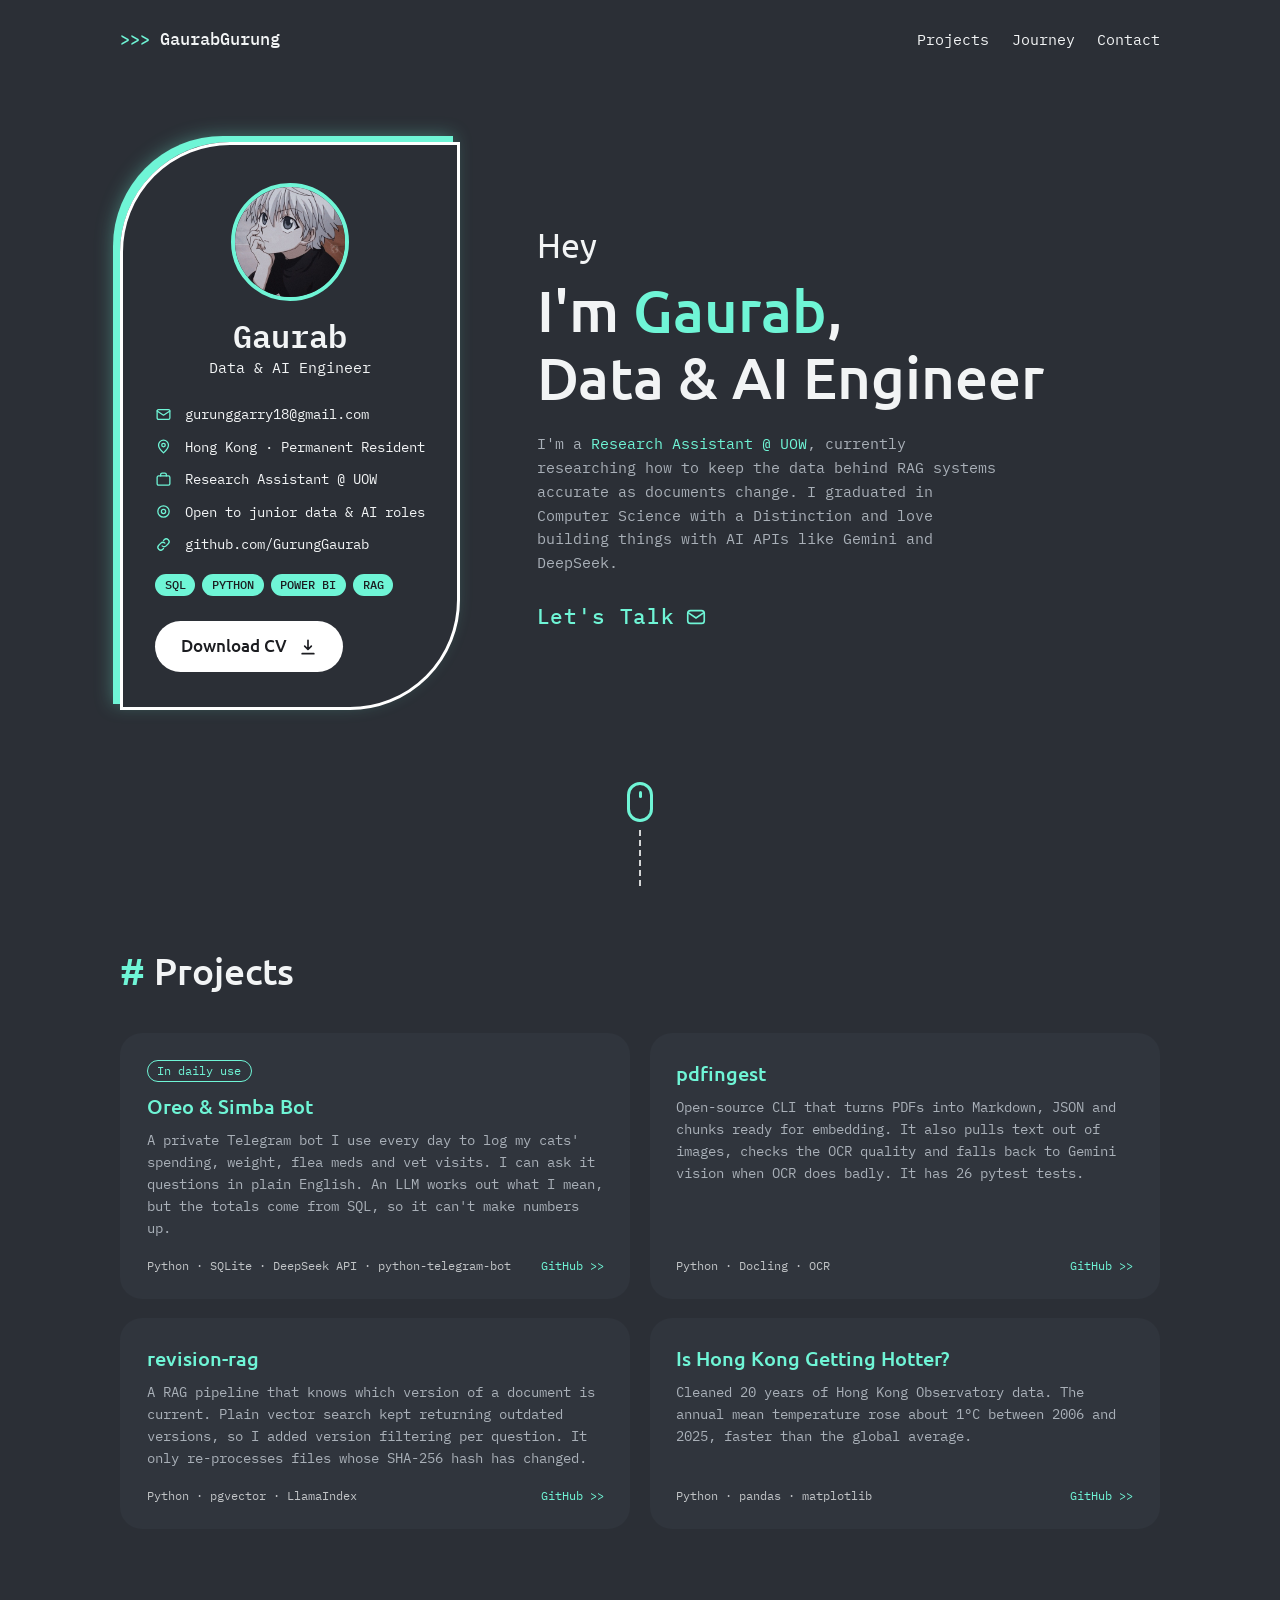
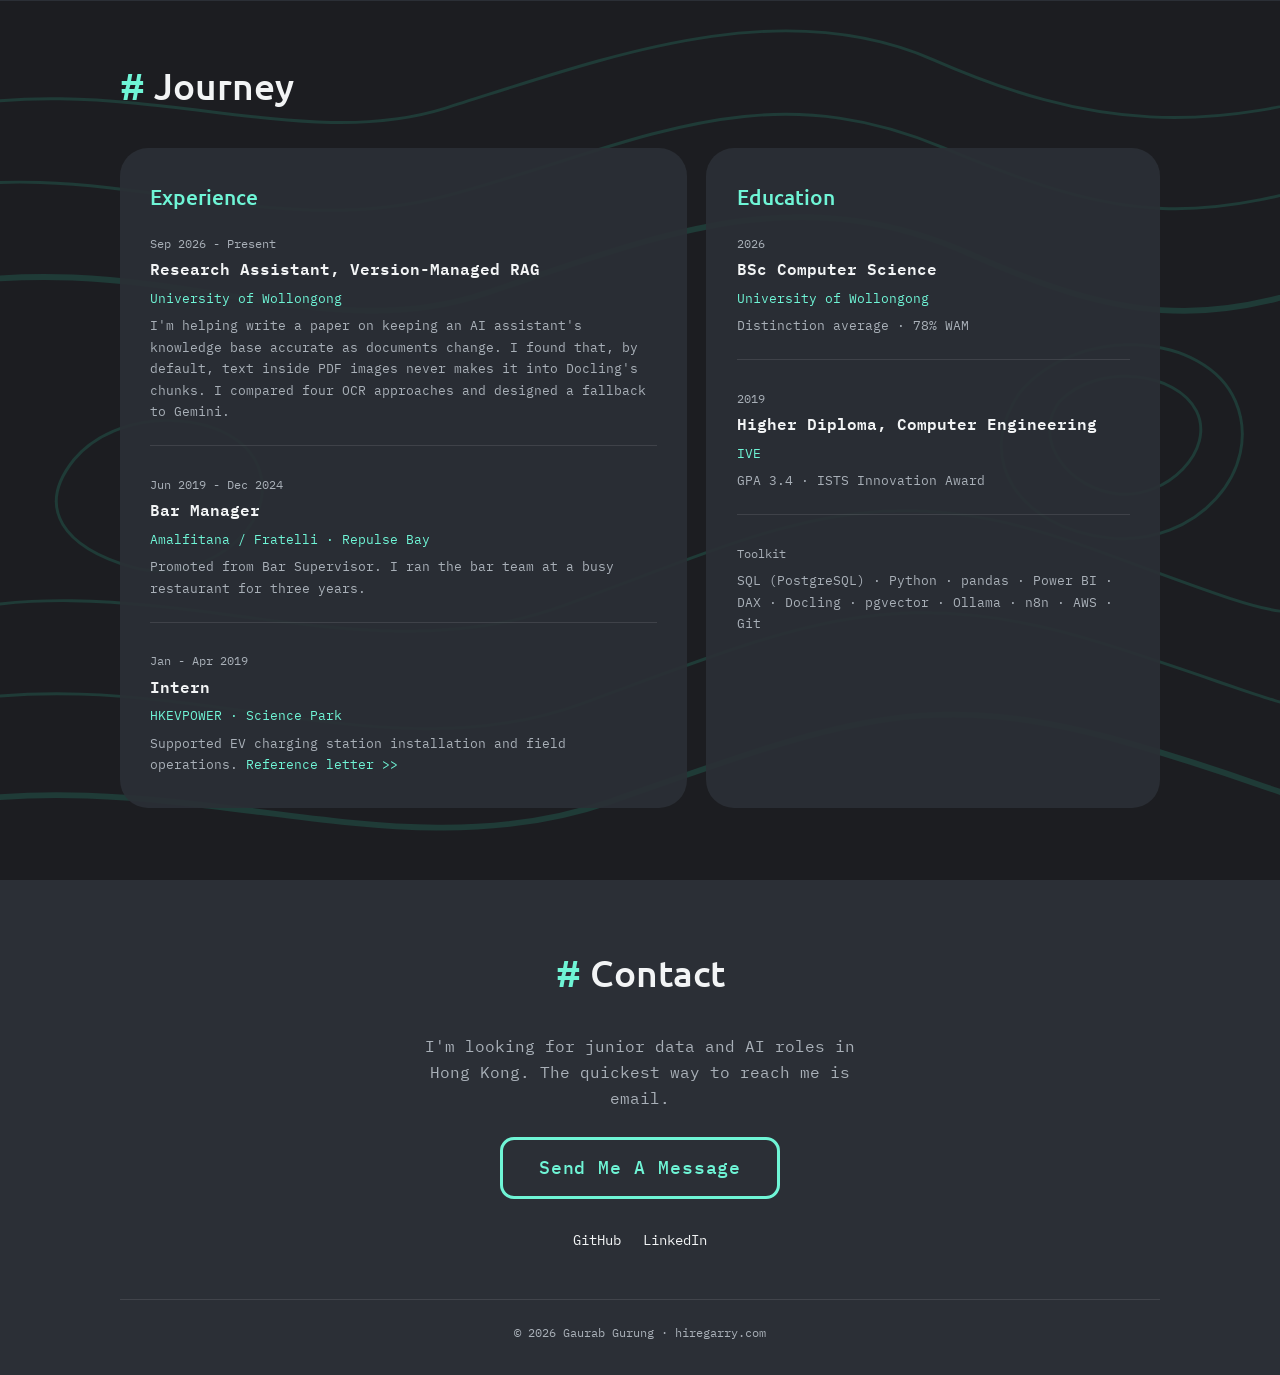
==== commit dfb1c23b: "edited bio" ====
--- a/index.html
+++ b/index.html
@@ -155,7 +155,7 @@
     <div class="intro">
       <p class="hey">Hey</p>
       <h2>I'm <em>Gaurab</em>,<br>Data &amp; AI Engineer</h2>
-      <p class="pitch">I'm a <b>Research Assistant @ UOW</b>, currently researching how to keep the data behind RAG systems accurate as documents change. I graduated in Computer Science with a Distinction and love building things with AI APIs like Gemini and DeepSeek. Before changing to tech, I spent 5 years in hospitality, which taught me to work under pressure and communicate well with customers and colleagues alike.</p>
+      <p class="pitch">I'm a <b>Research Assistant @ UOW</b>, currently researching how to keep the data behind RAG systems accurate as documents change. I graduated in Computer Science with a Distinction and love building things with AI APIs like Gemini and DeepSeek.</p>
       <a class="talk" href="#contact">Let's Talk
         <svg viewBox="0 0 24 24"><rect x="3" y="5" width="18" height="14" rx="3"/><path d="m3 7 9 6 9-6"/></svg></a>
     </div>
